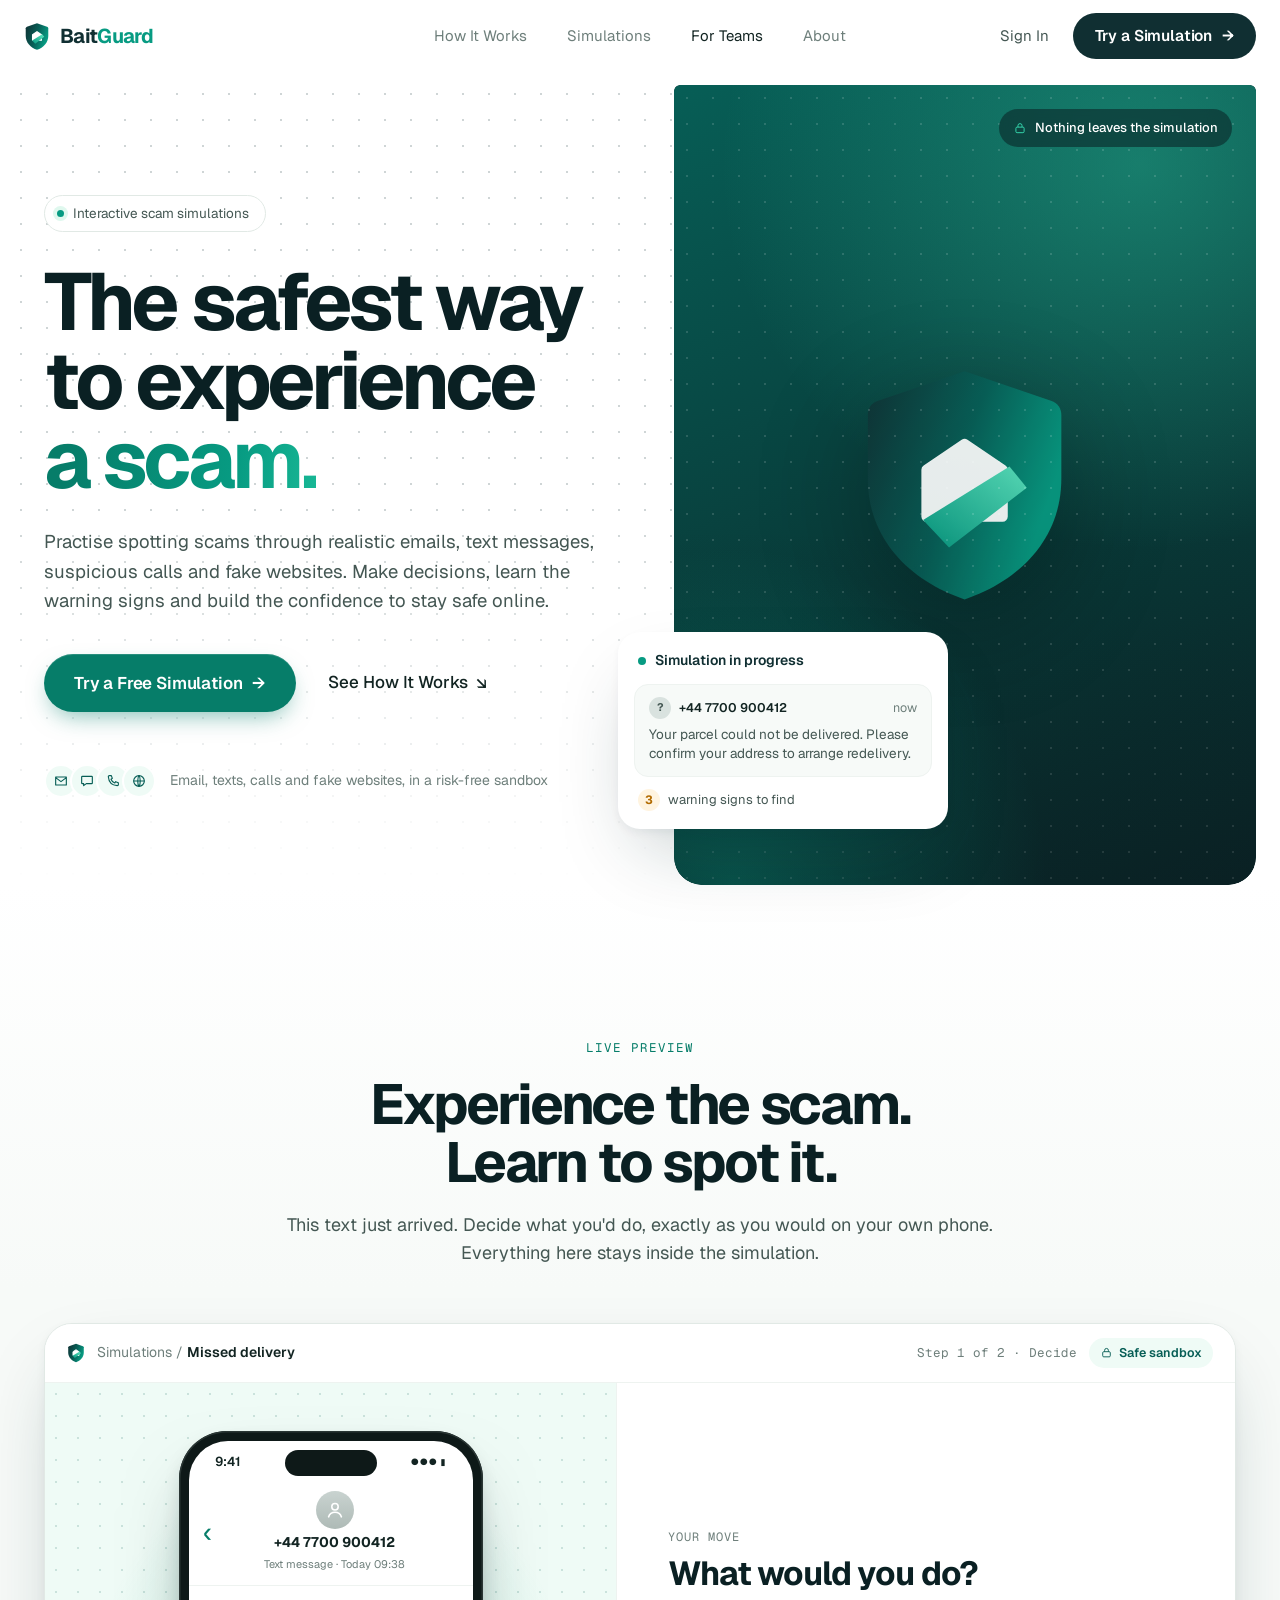
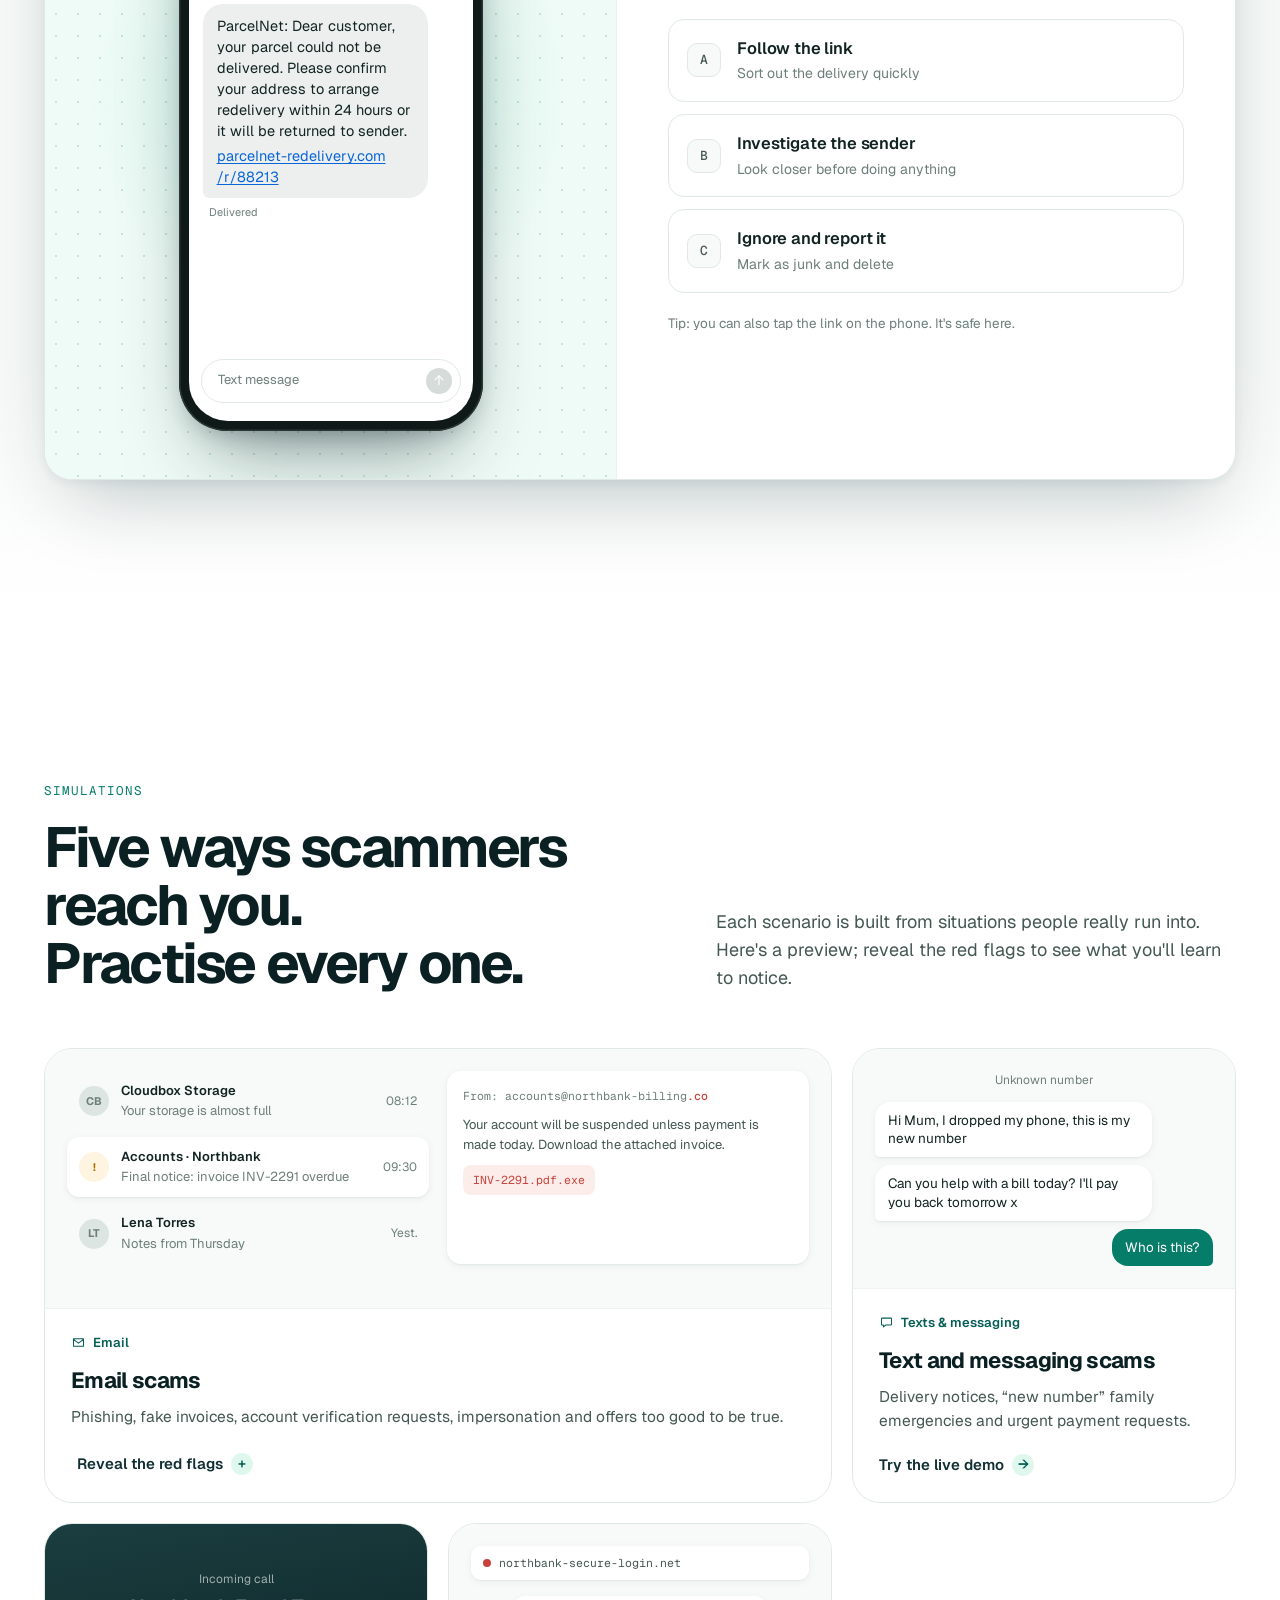
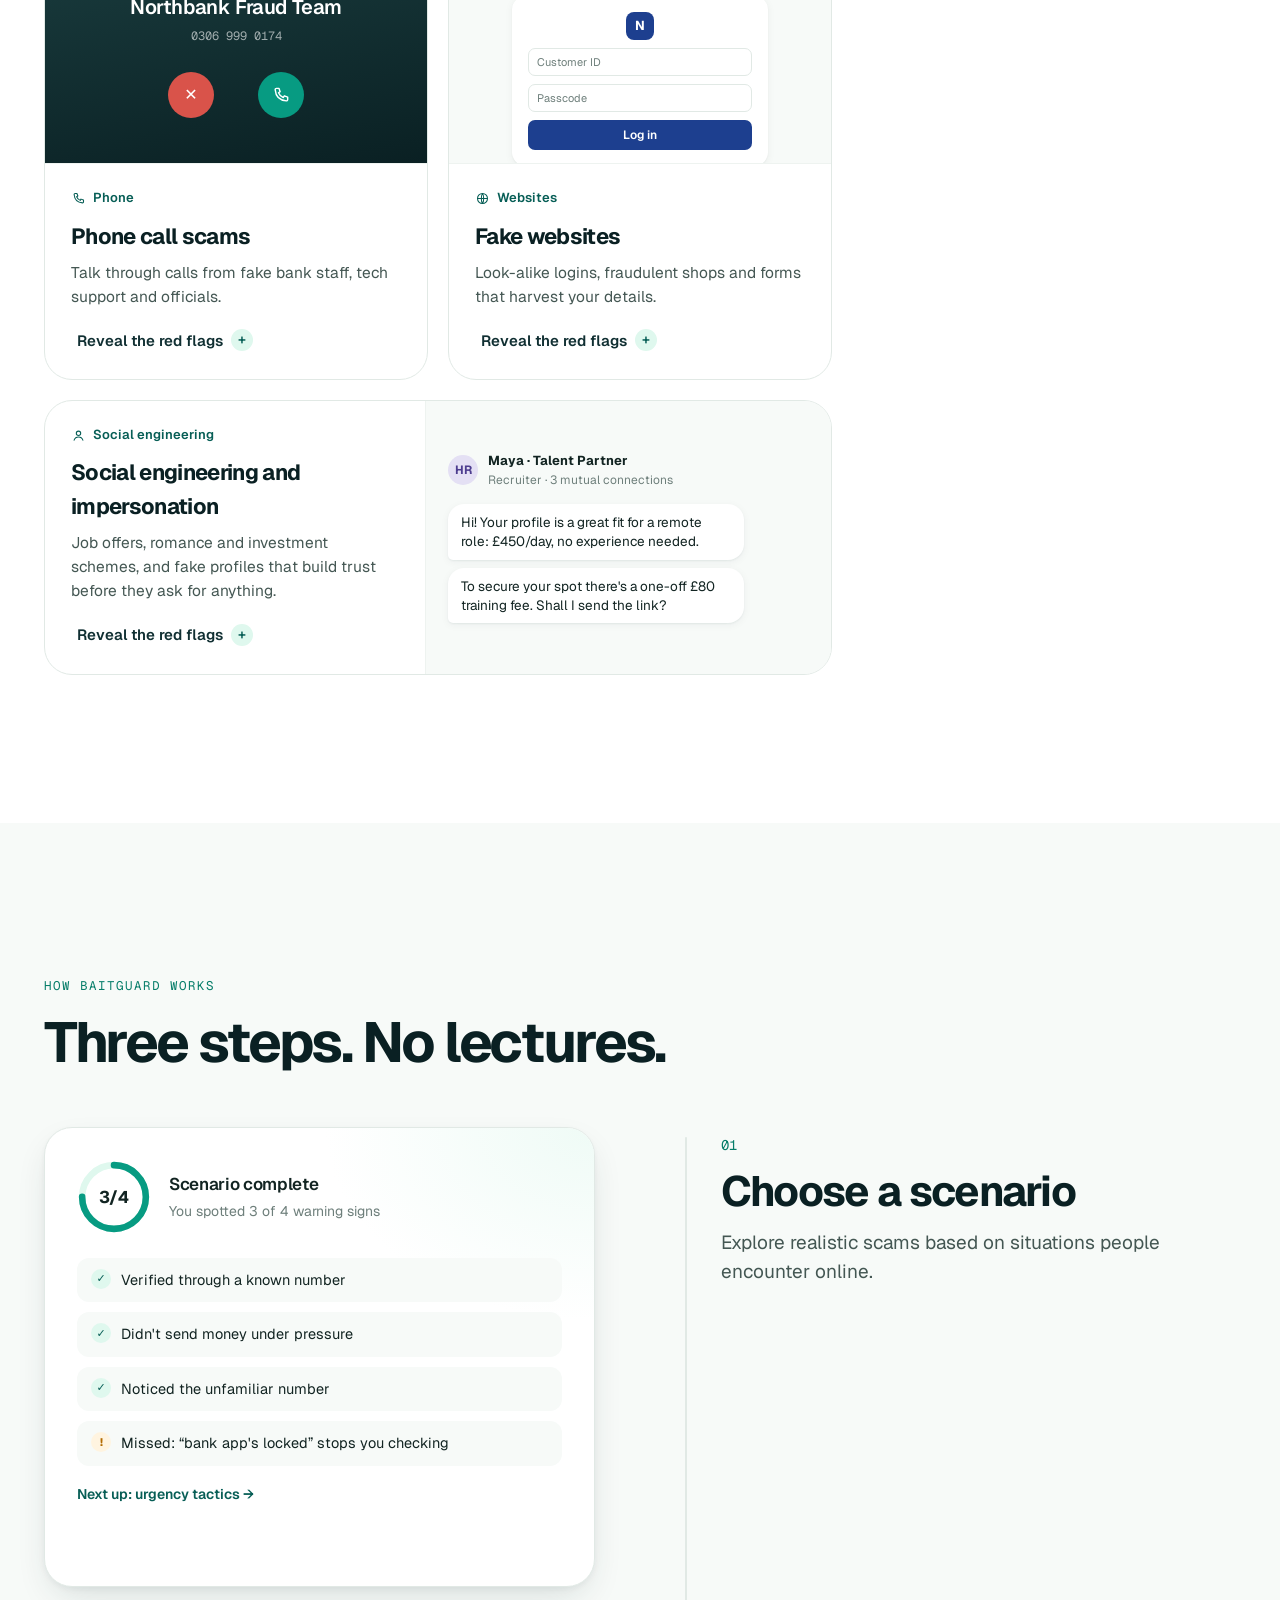
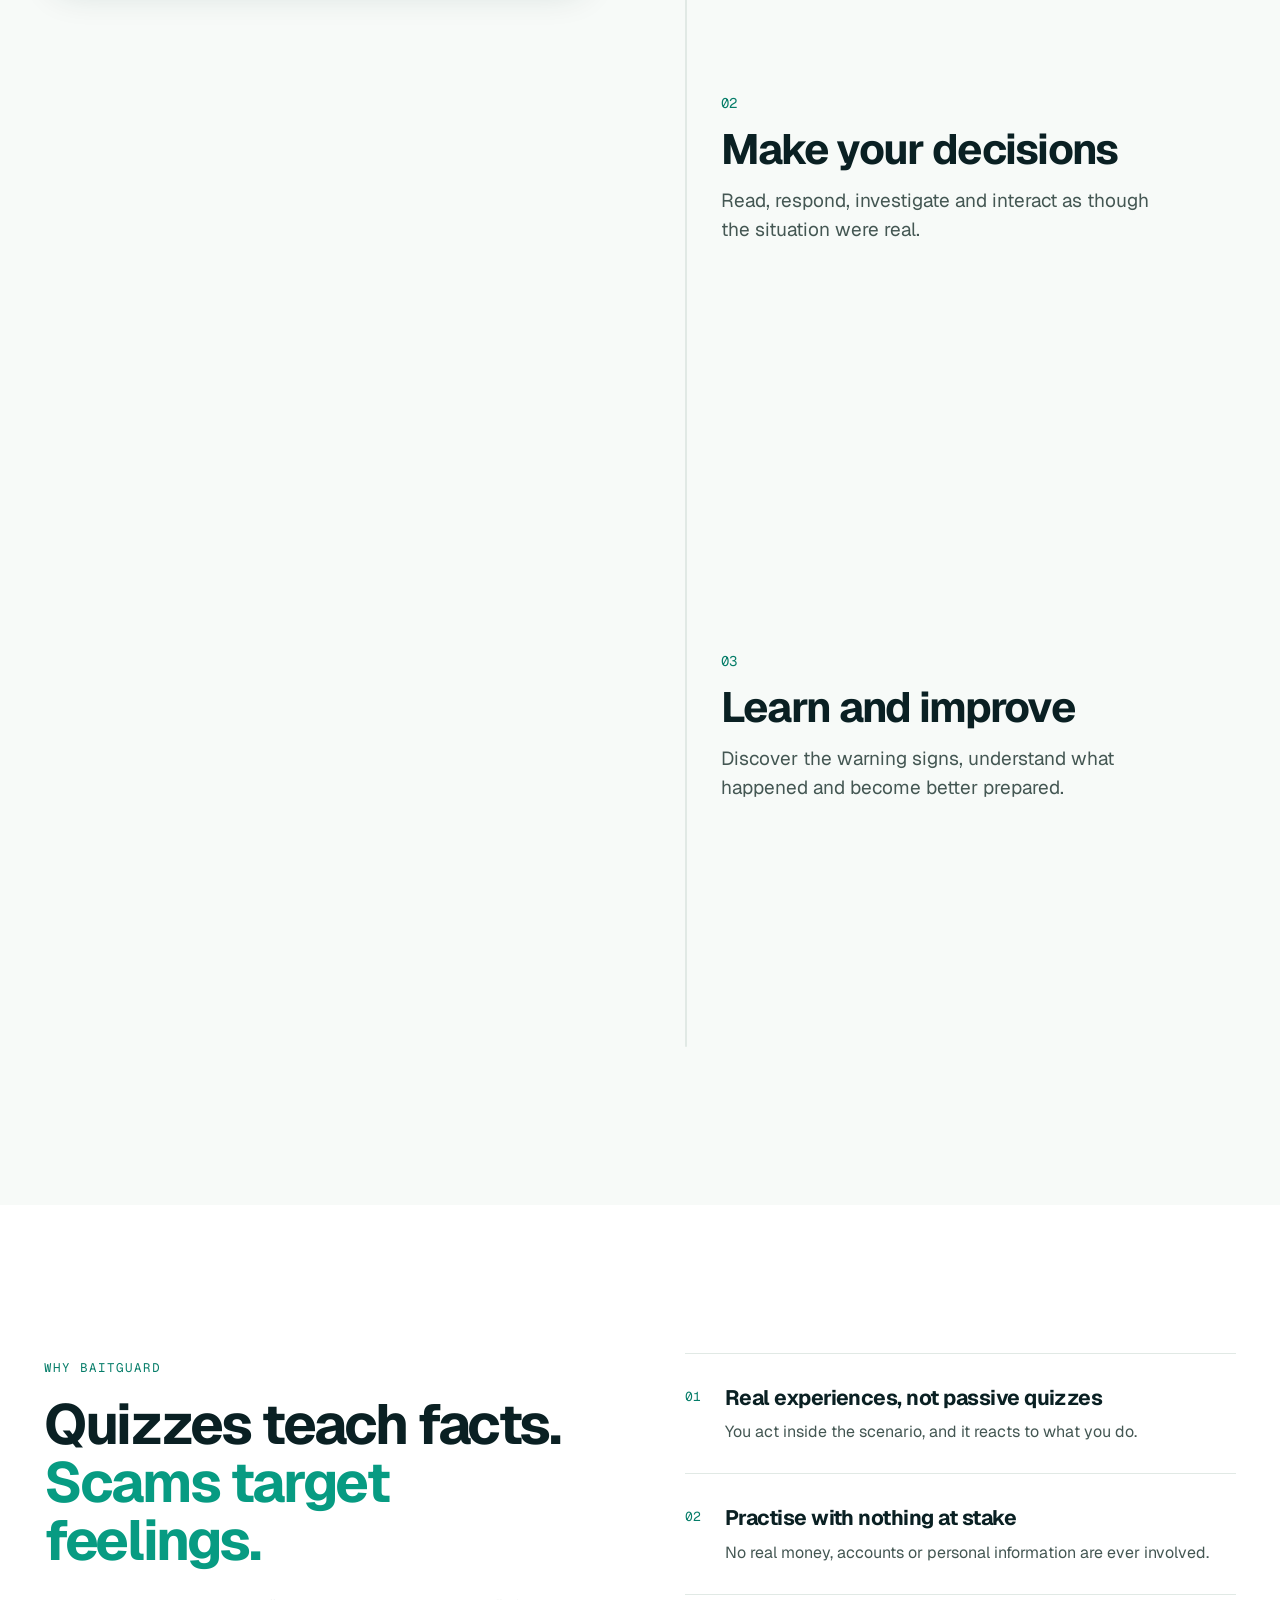
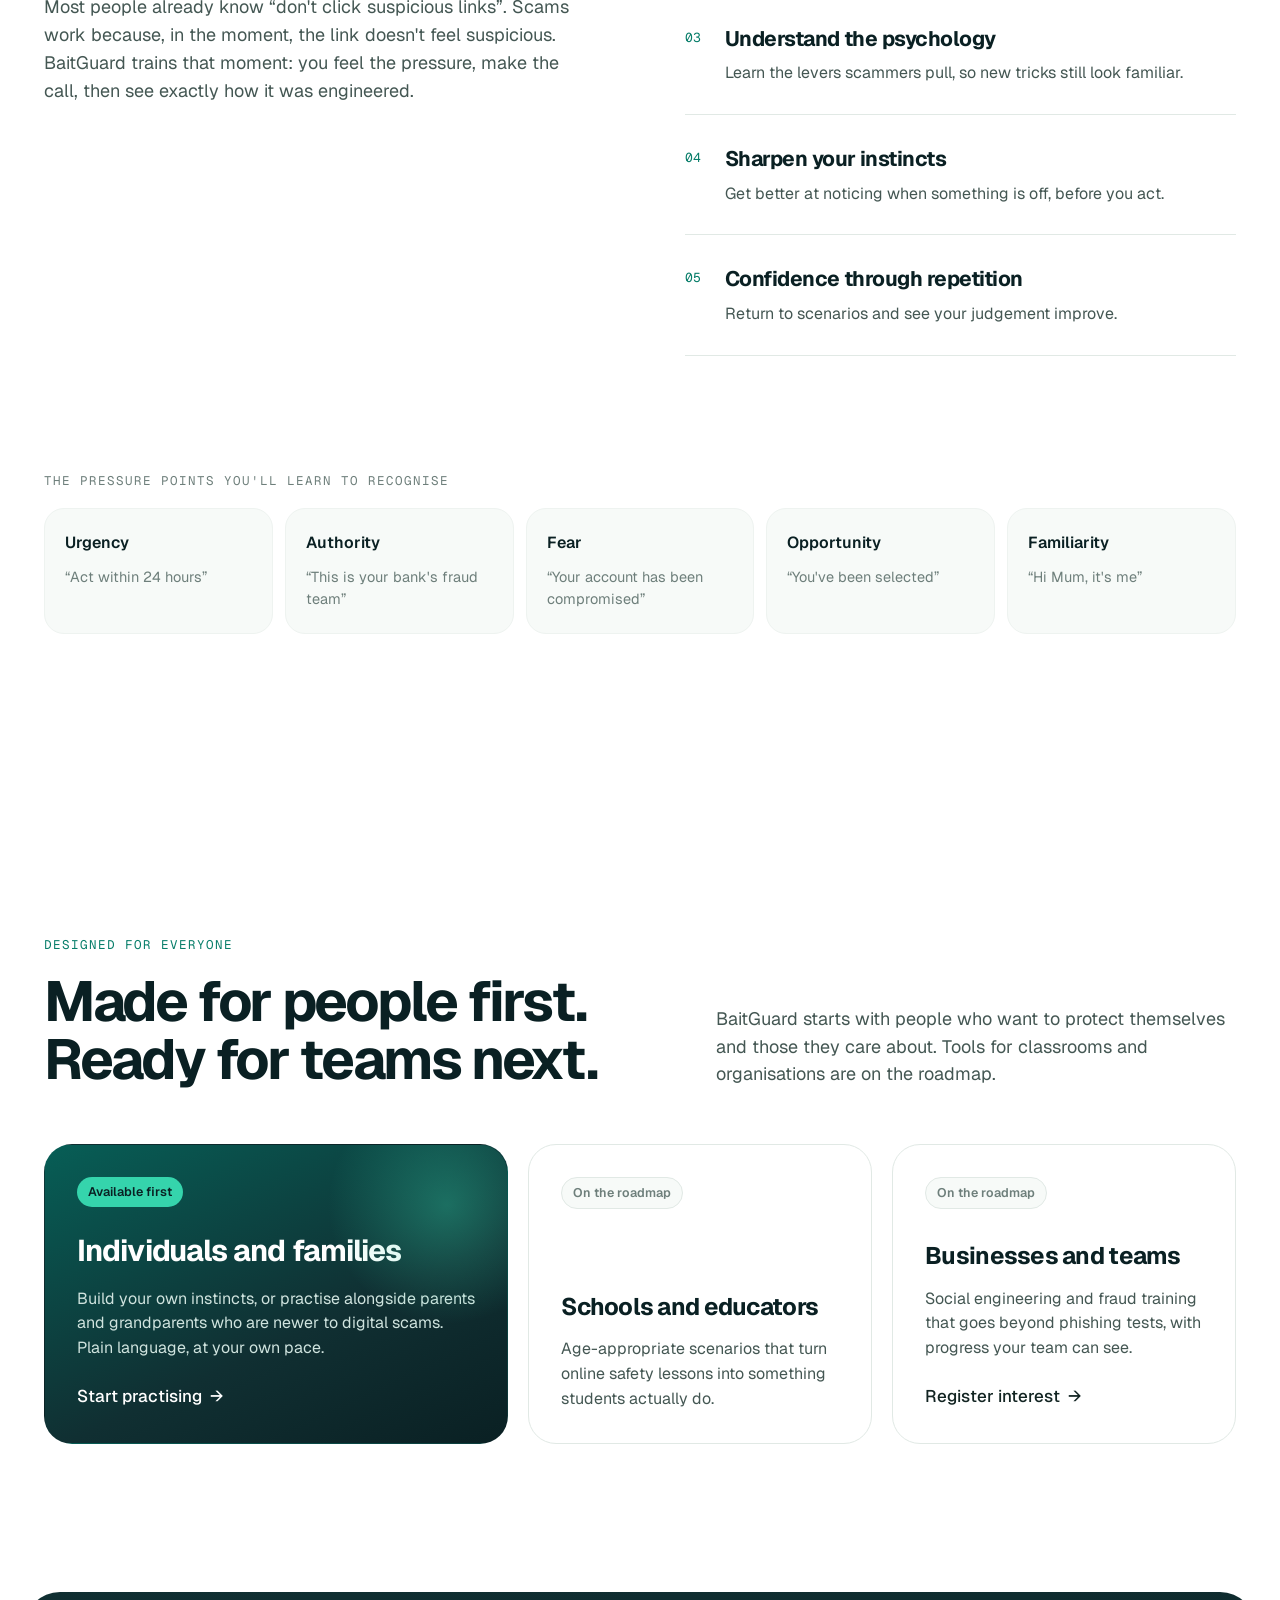
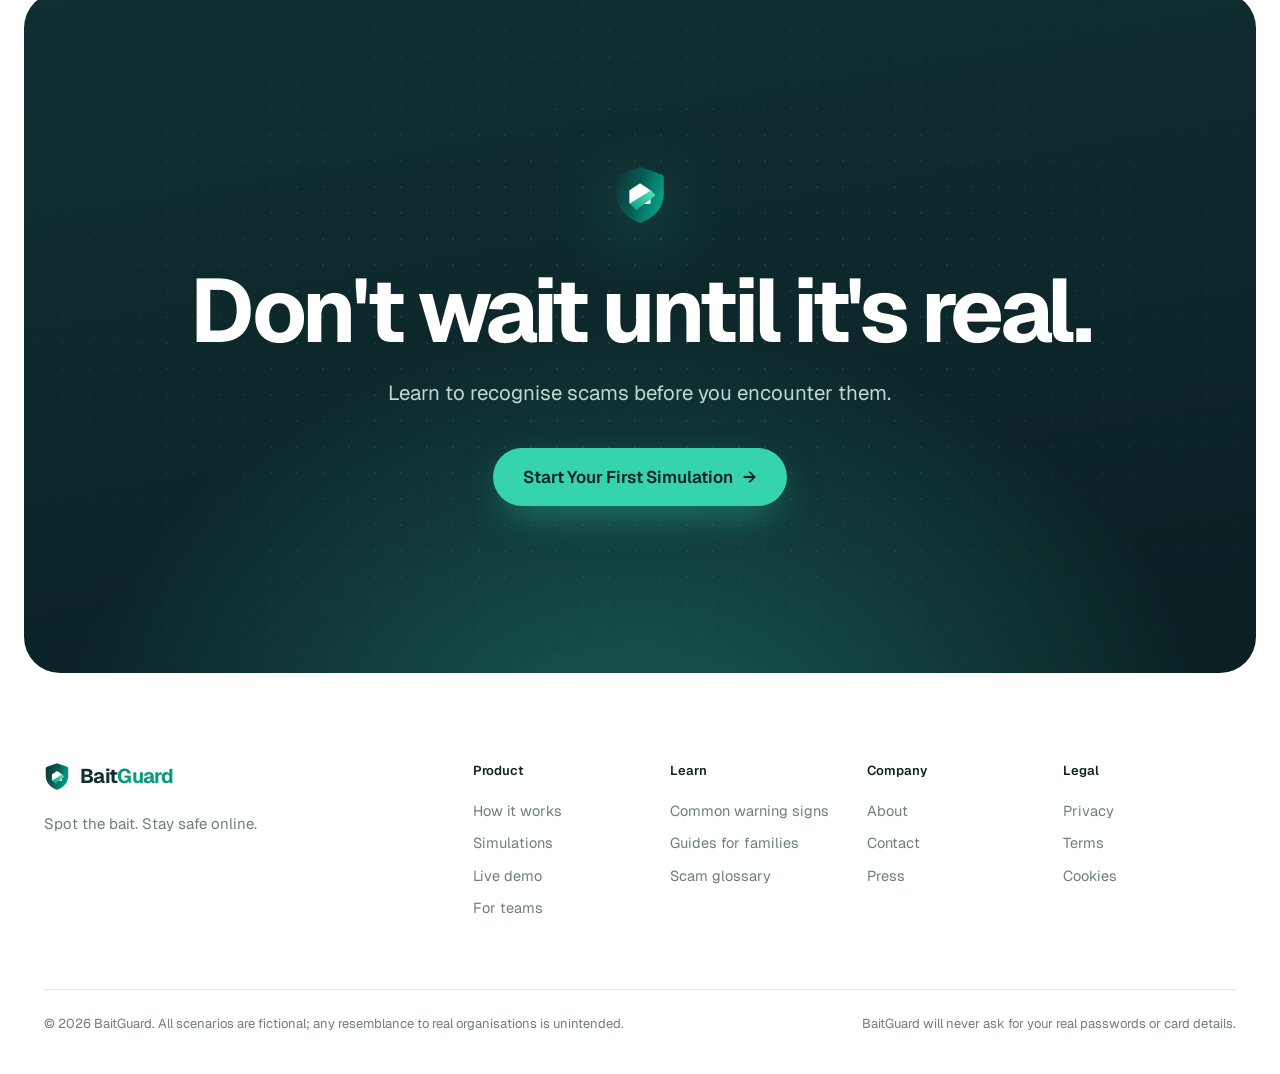
==== index.html @ e7d4c8d8 "BaitGuard landing page Co-Authored-By: Claude Opus 5.5 <noreply@anthropic.com>" ====
<!doctype html>
<html lang="en-GB">
<head>
  <meta charset="utf-8">
  <meta name="viewport" content="width=device-width, initial-scale=1">
  <title>BaitGuard — Spot the bait. Stay safe online.</title>
  <meta name="description" content="BaitGuard teaches you to recognise scams by letting you experience them safely: realistic emails, texts, calls and fake websites in a risk-free simulation.">
  <meta name="theme-color" content="#102F32">
  <meta property="og:title" content="BaitGuard — Experience the scam. Learn to spot it.">
  <meta property="og:description" content="Interactive scam simulations that build the instinct to stay safe online.">
  <meta property="og:image" content="assets/brand/baitguard-logo-full.png">
  <link rel="icon" href="assets/brand/favicon.svg" type="image/svg+xml">
  <link rel="preconnect" href="https://fonts.googleapis.com">
  <link rel="preconnect" href="https://fonts.gstatic.com" crossorigin>
  <link href="https://fonts.googleapis.com/css2?family=Geist:wght@400;500;600;700;800&family=Geist+Mono:wght@400;500&display=swap" rel="stylesheet">
  <link rel="stylesheet" href="styles.css">
  <script>document.documentElement.classList.add('js')</script>
</head>
<body>

<!-- Brand mark sprite -->
<svg width="0" height="0" style="position:absolute" aria-hidden="true">
  <defs>
    <linearGradient id="bg-shield" x1="0" y1="0" x2="1" y2="0.4">
      <stop offset="0" stop-color="#102F32"/><stop offset="0.55" stop-color="#075E56"/><stop offset="1" stop-color="#079B82"/>
    </linearGradient>
    <linearGradient id="bg-ribbon" x1="0" y1="1" x2="1" y2="0">
      <stop offset="0" stop-color="#079B82"/><stop offset="1" stop-color="#5EE6C0"/>
    </linearGradient>
    <symbol id="bg-mark" viewBox="0 0 64 72">
      <path d="M32 3 57 11.5c2 .7 3 2.2 3 4.2V34c0 17.5-12 29.5-28 35C16 63.5 4 51.5 4 34V15.7c0-2 1-3.5 3-4.2Z" fill="url(#bg-shield)"/>
      <path d="M21 31.5 32 24l11 7.5V45H21Z" fill="#fff" stroke="#fff" stroke-width="3" stroke-linejoin="round"/>
      <path d="M20 46 45 30.5l5 6.2L27.5 54Z" fill="url(#bg-ribbon)"/>
    </symbol>
    <symbol id="i-mail" viewBox="0 0 24 24"><path d="M4 6h16v12H4z M4 7l8 6 8-6" fill="none" stroke="currentColor" stroke-width="1.7" stroke-linejoin="round"/></symbol>
    <symbol id="i-chat" viewBox="0 0 24 24"><path d="M5 5h14a1 1 0 0 1 1 1v9a1 1 0 0 1-1 1h-8l-4 3v-3H5a1 1 0 0 1-1-1V6a1 1 0 0 1 1-1Z" fill="none" stroke="currentColor" stroke-width="1.7" stroke-linejoin="round"/></symbol>
    <symbol id="i-phone" viewBox="0 0 24 24"><path d="M6.5 4h3l1.5 4-2 1.3a10 10 0 0 0 5.7 5.7L16 13l4 1.5v3a1.5 1.5 0 0 1-1.6 1.5C10.6 18.4 5.6 13.4 5 5.6A1.5 1.5 0 0 1 6.5 4Z" fill="none" stroke="currentColor" stroke-width="1.7" stroke-linejoin="round"/></symbol>
    <symbol id="i-globe" viewBox="0 0 24 24"><circle cx="12" cy="12" r="8" fill="none" stroke="currentColor" stroke-width="1.7"/><path d="M4 12h16M12 4c2.5 2.6 2.5 13.4 0 16M12 4c-2.5 2.6-2.5 13.4 0 16" fill="none" stroke="currentColor" stroke-width="1.7"/></symbol>
    <symbol id="i-user" viewBox="0 0 24 24"><circle cx="12" cy="8.5" r="3.5" fill="none" stroke="currentColor" stroke-width="1.7"/><path d="M5 19.5c1.2-3.5 4-5 7-5s5.8 1.5 7 5" fill="none" stroke="currentColor" stroke-width="1.7" stroke-linecap="round"/></symbol>
    <symbol id="i-lock" viewBox="0 0 24 24"><rect x="5" y="10.5" width="14" height="9.5" rx="2" fill="none" stroke="currentColor" stroke-width="1.7"/><path d="M8.5 10.5V8a3.5 3.5 0 0 1 7 0v2.5" fill="none" stroke="currentColor" stroke-width="1.7"/></symbol>
  </defs>
</svg>

<a class="skip-link" href="#main">Skip to content</a>

<header class="site-header" data-header>
  <div class="container nav">
    <a class="brand" href="#top" aria-label="BaitGuard — back to top">
      <svg class="brand-mark" aria-hidden="true"><use href="#bg-mark"/></svg>
      <span class="brand-word">Bait<span>Guard</span></span>
    </a>
    <nav class="nav-links" aria-label="Primary">
      <a href="#how">How It Works</a>
      <a href="#simulations">Simulations</a>
      <a href="#teams">For Teams</a>
      <a href="#about">About</a>
    </nav>
    <div class="nav-actions">
      <button class="nav-signin" type="button" data-signin>Sign In</button>
      <a class="btn btn-dark" href="#demo">Try a Simulation <span class="arrow" aria-hidden="true">→</span></a>
    </div>
    <button class="nav-toggle" type="button" aria-expanded="false" aria-controls="mobile-menu" data-nav-toggle>
      <span class="sr-only">Open menu</span><span class="bar"></span><span class="bar"></span>
    </button>
  </div>
  <div class="mobile-menu" id="mobile-menu" data-mobile-menu hidden>
    <a href="#how">How It Works</a>
    <a href="#simulations">Simulations</a>
    <a href="#teams">For Teams</a>
    <a href="#about">About</a>
    <button type="button" data-signin>Sign In</button>
    <a class="btn btn-primary" href="#demo">Try a Simulation →</a>
  </div>
</header>

<main id="main">

  <!-- ============ HERO ============ -->
  <section class="hero" id="top">
    <div class="hero-copy">
      <span class="pill hero-in" style="--i:0"><span class="pill-dot"></span>Interactive scam simulations</span>
      <h1 class="hero-title">
        <span class="line"><span style="--i:1">The safest way</span></span>
        <span class="line"><span style="--i:2">to experience</span></span>
        <span class="line"><span style="--i:3" class="accent">a scam.</span></span>
      </h1>
      <p class="hero-sub hero-in" style="--i:5">Practise spotting scams through realistic emails, text messages, suspicious calls and fake websites. Make decisions, learn the warning signs and build the confidence to stay safe online.</p>
      <div class="hero-ctas hero-in" style="--i:6">
        <a class="btn btn-primary btn-lg" href="#demo">Try a Free Simulation <span class="arrow" aria-hidden="true">→</span></a>
        <a class="text-link" href="#how">See How It Works <span aria-hidden="true">↘</span></a>
      </div>
      <div class="hero-meta hero-in" style="--i:7">
        <div class="channel-stack" aria-hidden="true">
          <span><svg><use href="#i-mail"/></svg></span>
          <span><svg><use href="#i-chat"/></svg></span>
          <span><svg><use href="#i-phone"/></svg></span>
          <span><svg><use href="#i-globe"/></svg></span>
        </div>
        <p>Email, texts, calls and fake websites, in a risk-free sandbox</p>
      </div>
    </div>

    <div class="hero-visual">
      <div class="hero-photo" data-hero-rotator aria-hidden="true">
        <div class="hero-fallback">
          <svg class="hero-fallback-mark"><use href="#bg-mark"/></svg>
        </div>
      </div>

      <div class="float-card float-sms" aria-hidden="true">
        <div class="fs-status"><span class="live-dot"></span>Simulation in progress</div>
        <div class="fs-msg">
          <div class="fs-head"><span class="fs-avatar">?</span><span class="fs-from">+44 7700 900412</span><span class="fs-time">now</span></div>
          <p>Your parcel could not be delivered. Please confirm your address to arrange redelivery.</p>
        </div>
        <div class="fs-flags"><span class="flag-count">3</span> warning signs to find</div>
      </div>

      <div class="float-chip" aria-hidden="true"><svg><use href="#i-lock"/></svg> Nothing leaves the simulation</div>
      <div class="rotator-dots" data-rotator-dots aria-hidden="true"></div>
    </div>
  </section>

  <!-- ============ INTERACTIVE DEMO ============ -->
  <section class="section demo-section" id="demo">
    <div class="container">
      <div class="section-head center" data-reveal>
        <span class="eyebrow">Live preview</span>
        <h2>Experience the scam.<br>Learn to spot it.</h2>
        <p>This text just arrived. Decide what you'd do, exactly as you would on your own phone. Everything here stays inside the simulation.</p>
      </div>

      <div class="sim-window" data-sim-window data-reveal>
        <div class="sim-bar">
          <div class="sim-bar-left">
            <svg class="sim-bar-mark" aria-hidden="true"><use href="#bg-mark"/></svg>
            <span class="sim-crumb">Simulations <span aria-hidden="true">/</span> <strong>Missed delivery</strong></span>
          </div>
          <div class="sim-bar-right">
            <span class="sim-step" data-sim-step>Step 1 of 2 · Decide</span>
            <span class="safe-pill"><svg aria-hidden="true"><use href="#i-lock"/></svg> Safe sandbox</span>
          </div>
        </div>

        <div class="sim-body">
          <!-- Phone -->
          <div class="sim-stage">
            <div class="phone" data-phone>
              <div class="phone-screen">
                <div class="phone-status"><span>9:41</span><span class="phone-notch"></span><span class="phone-icons">●●● ▮</span></div>

                <!-- Screen: messages -->
                <div class="screen is-active" data-screen="messages">
                  <div class="msg-top">
                    <span class="msg-back" aria-hidden="true">‹</span>
                    <div class="msg-contact">
                      <span class="msg-avatar" aria-hidden="true"><svg><use href="#i-user"/></svg></span>
                      <span class="flag" data-flag="sender"><strong>+44 7700 900412</strong></span>
                      <small>Text message · Today 09:38</small>
                    </div>
                  </div>
                  <div class="msg-thread">
                    <div class="bubble in">
                      <span class="flag" data-flag="generic">ParcelNet: Dear customer,</span>
                      your parcel could not be delivered. Please confirm your address to arrange redelivery
                      <span class="flag" data-flag="urgency">within 24 hours or it will be returned to sender.</span>
                      <button type="button" class="bubble-link flag" data-flag="link" data-choice-trigger="follow">parceInet-redelivery.com<wbr>/r/88213</button>
                    </div>
                    <div class="bubble-meta">Delivered</div>
                  </div>
                  <div class="msg-input" aria-hidden="true"><span>Text message</span><span class="msg-send">↑</span></div>
                </div>

                <!-- Screen: fake site -->
                <div class="screen" data-screen="site">
                  <div class="browser-bar"><span class="url-warn">!</span><span class="url">parceInet-redelivery.com</span></div>
                  <div class="fake-site">
                    <div class="fake-brand"><span class="fake-logo">PN</span> ParcelNet</div>
                    <h4>Reschedule your delivery</h4>
                    <p>A redelivery fee of <strong>£1.45</strong> is required to release your parcel.</p>
                    <label>Full name<input type="text" value="" placeholder="Jane Smith" disabled></label>
                    <label>Card number<input type="text" placeholder="•••• •••• •••• ••••" disabled></label>
                    <div class="fake-row"><label>Expiry<input type="text" placeholder="MM/YY" disabled></label><label>CVV<input type="text" placeholder="•••" disabled></label></div>
                    <span class="fake-btn">Pay £1.45 &amp; reschedule</span>
                    <div class="sim-ribbon">Simulated page · inputs disabled</div>
                  </div>
                </div>

                <!-- Screen: investigate -->
                <div class="screen" data-screen="info">
                  <div class="msg-top"><span class="msg-back" aria-hidden="true">‹</span><div class="msg-contact"><strong>Sender details</strong></div></div>
                  <div class="info-list">
                    <div class="info-row"><span class="info-k">Number</span><span class="info-v">+44 7700 900412</span><span class="tag tag-warn">Not a business sender</span></div>
                    <div class="info-row"><span class="info-k">In contacts</span><span class="info-v">No</span></div>
                    <div class="info-row"><span class="info-k">Link domain</span><span class="info-v mono">parce<mark>I</mark>net-redelivery.com</span><span class="tag tag-warn">Capital “I”, not “l”</span></div>
                    <div class="info-row"><span class="info-k">Courier's real site</span><span class="info-v mono">parcelnet.example</span><span class="tag tag-ok">Type it yourself</span></div>
                  </div>
                  <div class="info-actions">
                    <span class="info-btn danger">Report junk</span><span class="info-btn">Block number</span>
                  </div>
                </div>

                <!-- Screen: reported -->
                <div class="screen" data-screen="report">
                  <div class="msg-top"><span class="msg-back" aria-hidden="true">‹</span><div class="msg-contact"><strong>Messages</strong></div></div>
                  <div class="report-done">
                    <span class="report-check" aria-hidden="true">✓</span>
                    <h4>Reported as junk</h4>
                    <p>The message was deleted and the sender blocked. The scammer learns nothing, not even that your number is active.</p>
                  </div>
                </div>
              </div>
            </div>
          </div>

          <!-- Decision panel -->
          <div class="sim-panel" aria-live="polite">
            <div class="decide" data-decide>
              <p class="panel-kicker">Your move</p>
              <h3>What would you do?</h3>
              <div class="choices" role="group" aria-label="Choose an action">
                <button class="choice" type="button" data-choice="follow">
                  <span class="choice-key">A</span>
                  <span class="choice-text"><strong>Follow the link</strong><small>Sort out the delivery quickly</small></span>
                </button>
                <button class="choice" type="button" data-choice="investigate">
                  <span class="choice-key">B</span>
                  <span class="choice-text"><strong>Investigate the sender</strong><small>Look closer before doing anything</small></span>
                </button>
                <button class="choice" type="button" data-choice="report">
                  <span class="choice-key">C</span>
                  <span class="choice-text"><strong>Ignore and report it</strong><small>Mark as junk and delete</small></span>
                </button>
              </div>
              <p class="panel-hint">Tip: you can also tap the link on the phone. It's safe here.</p>
            </div>

            <div class="feedback" data-feedback hidden>
              <span class="outcome" data-outcome></span>
              <h3 data-fb-title></h3>
              <p data-fb-body></p>
              <div class="fb-block">
                <p class="fb-label">Warning signs in this message</p>
                <ol class="flag-list" data-flag-list>
                  <li><button type="button" data-flag-target="sender"><span class="n">1</span><span><strong>Unknown mobile number.</strong> Couriers send from a named business sender, not a personal number.</span></button></li>
                  <li><button type="button" data-flag-target="generic"><span class="n">2</span><span><strong>“Dear customer”.</strong> No name, no order or tracking number.</span></button></li>
                  <li><button type="button" data-flag-target="urgency"><span class="n">3</span><span><strong>Manufactured urgency.</strong> A 24-hour deadline to stop you thinking.</span></button></li>
                  <li><button type="button" data-flag-target="link"><span class="n">4</span><span><strong>Look-alike link.</strong> “parce<b>I</b>net” uses a capital I in place of an l.</span></button></li>
                </ol>
              </div>
              <div class="fb-do"><p class="fb-label">What to do instead</p><p data-fb-do></p></div>
              <div class="fb-actions">
                <button class="btn btn-ghost" type="button" data-reset>Try another choice</button>
                <a class="text-link" href="#simulations">Explore all simulations <span aria-hidden="true">→</span></a>
              </div>
            </div>
          </div>
        </div>
      </div>
    </div>
  </section>

  <!-- ============ SIMULATIONS ============ -->
  <section class="section" id="simulations">
    <div class="container">
      <div class="section-head split" data-reveal>
        <div>
          <span class="eyebrow">Simulations</span>
          <h2>Five ways scammers reach you.<br>Practise every one.</h2>
        </div>
        <p>Each scenario is built from situations people really run into. Here's a preview; reveal the red flags to see what you'll learn to notice.</p>
      </div>

      <div class="sim-grid">
        <!-- Email -->
        <article class="sim-card span-2" data-reveal style="--d:0">
          <div class="sim-preview pv-email" aria-hidden="true">
            <div class="pv-mail-row"><span class="pv-av">CB</span><div><strong>Cloudbox Storage</strong><span>Your storage is almost full</span></div><time>08:12</time></div>
            <div class="pv-mail-row is-bait"><span class="pv-av warn">!</span><div><strong>Accounts · Northbank</strong><span>Final notice: invoice INV-2291 overdue</span></div><time>09:30</time></div>
            <div class="pv-mail-row"><span class="pv-av">LT</span><div><strong>Lena Torres</strong><span>Notes from Thursday</span></div><time>Yest.</time></div>
            <div class="pv-mail-open">
              <p class="pv-mail-from">From: accounts@northbank-billing<b>.co</b></p>
              <p>Your account will be suspended unless payment is made today. Download the attached invoice.</p>
              <span class="pv-attach">INV-2291.pdf.exe</span>
            </div>
          </div>
          <div class="sim-card-body">
            <span class="sim-tag"><svg><use href="#i-mail"/></svg> Email</span>
            <h3>Email scams</h3>
            <p>Phishing, fake invoices, account verification requests, impersonation and offers too good to be true.</p>
            <button class="card-action" type="button" data-reveal-flags aria-expanded="false">Reveal the red flags <span aria-hidden="true">+</span></button>
          </div>
          <div class="red-flags" role="region" aria-label="Email red flags">
            <ul><li>Sender domain isn't the company's real one</li><li>“Final notice” pressure with a same-day deadline</li><li>Attachment ends in <code>.exe</code>, not <code>.pdf</code></li></ul>
          </div>
        </article>

        <!-- SMS -->
        <article class="sim-card" data-reveal style="--d:1">
          <div class="sim-preview pv-chat" aria-hidden="true">
            <p class="pv-chat-name">Unknown number</p>
            <div class="pv-b in">Hi Mum, I dropped my phone, this is my new number</div>
            <div class="pv-b in">Can you help with a bill today? I'll pay you back tomorrow x</div>
            <div class="pv-b out">Who is this?</div>
          </div>
          <div class="sim-card-body">
            <span class="sim-tag"><svg><use href="#i-chat"/></svg> Texts &amp; messaging</span>
            <h3>Text and messaging scams</h3>
            <p>Delivery notices, “new number” family emergencies and urgent payment requests.</p>
            <a class="card-action" href="#demo">Try the live demo <span aria-hidden="true">→</span></a>
          </div>
        </article>

        <!-- Phone -->
        <article class="sim-card" data-reveal style="--d:2">
          <div class="sim-preview pv-call" aria-hidden="true">
            <p class="pv-call-label">Incoming call</p>
            <p class="pv-call-name">Northbank Fraud Team</p>
            <p class="pv-call-num">0306 999 0174</p>
            <div class="pv-call-btns"><span class="decline">✕</span><span class="accept"><svg><use href="#i-phone"/></svg></span></div>
          </div>
          <div class="sim-card-body">
            <span class="sim-tag"><svg><use href="#i-phone"/></svg> Phone</span>
            <h3>Phone call scams</h3>
            <p>Talk through calls from fake bank staff, tech support and officials.</p>
            <button class="card-action" type="button" data-reveal-flags aria-expanded="false">Reveal the red flags <span aria-hidden="true">+</span></button>
          </div>
          <div class="red-flags" role="region" aria-label="Phone call red flags">
            <ul><li>Caller ID can be faked to show any name</li><li>Your bank never asks you to move money to a “safe account”</li><li>Hang up and call the number on your card</li></ul>
          </div>
        </article>

        <!-- Fake site -->
        <article class="sim-card" data-reveal style="--d:3">
          <div class="sim-preview pv-site" aria-hidden="true">
            <div class="pv-url"><span class="pv-url-dot"></span>northbank-secure-login.net</div>
            <div class="pv-login">
              <span class="pv-login-logo">N</span>
              <span class="pv-field">Customer ID</span>
              <span class="pv-field">Passcode</span>
              <span class="pv-submit">Log in</span>
            </div>
          </div>
          <div class="sim-card-body">
            <span class="sim-tag"><svg><use href="#i-globe"/></svg> Websites</span>
            <h3>Fake websites</h3>
            <p>Look-alike logins, fraudulent shops and forms that harvest your details.</p>
            <button class="card-action" type="button" data-reveal-flags aria-expanded="false">Reveal the red flags <span aria-hidden="true">+</span></button>
          </div>
          <div class="red-flags" role="region" aria-label="Fake website red flags">
            <ul><li>Extra words like “secure-login” in the domain</li><li>You arrived from a link, not by typing the address</li><li>A padlock only means encrypted, not trustworthy</li></ul>
          </div>
        </article>

        <!-- Social engineering -->
        <article class="sim-card span-2 sim-card-row" data-reveal style="--d:4">
          <div class="sim-preview pv-dm" aria-hidden="true">
            <div class="pv-dm-head"><span class="pv-av alt">HR</span><div><strong>Maya · Talent Partner</strong><span>Recruiter · 3 mutual connections</span></div></div>
            <div class="pv-b in">Hi! Your profile is a great fit for a remote role: £450/day, no experience needed.</div>
            <div class="pv-b in">To secure your spot there's a one-off £80 training fee. Shall I send the link?</div>
          </div>
          <div class="sim-card-body">
            <span class="sim-tag"><svg><use href="#i-user"/></svg> Social engineering</span>
            <h3>Social engineering and impersonation</h3>
            <p>Job offers, romance and investment schemes, and fake profiles that build trust before they ask for anything.</p>
            <button class="card-action" type="button" data-reveal-flags aria-expanded="false">Reveal the red flags <span aria-hidden="true">+</span></button>
          </div>
          <div class="red-flags" role="region" aria-label="Social engineering red flags">
            <ul><li>Pay far above market for no experience</li><li>A real employer never charges you to start</li><li>“Mutual connections” are easy to fake</li></ul>
          </div>
        </article>
      </div>
    </div>
  </section>

  <!-- ============ HOW IT WORKS ============ -->
  <section class="section how-section" id="how">
    <div class="container">
      <div class="section-head" data-reveal>
        <span class="eyebrow">How BaitGuard works</span>
        <h2>Three steps. No lectures.</h2>
      </div>

      <div class="how" data-how>
        <div class="how-visual" aria-hidden="true">
          <div class="how-frame">
            <!-- Pane 1 -->
            <div class="how-pane is-active" data-pane="1">
              <p class="hp-title">Choose a scenario</p>
              <div class="hp-list">
                <div class="hp-item is-selected"><span class="hp-ic"><svg><use href="#i-chat"/></svg></span><div><strong>Missed delivery</strong><span>Text message · 3 min</span></div><span class="hp-lvl">●○○</span></div>
                <div class="hp-item"><span class="hp-ic"><svg><use href="#i-mail"/></svg></span><div><strong>Overdue invoice</strong><span>Email · 4 min</span></div><span class="hp-lvl">●●○</span></div>
                <div class="hp-item"><span class="hp-ic"><svg><use href="#i-phone"/></svg></span><div><strong>“Your bank” calling</strong><span>Phone call · 5 min</span></div><span class="hp-lvl">●●●</span></div>
                <div class="hp-item"><span class="hp-ic"><svg><use href="#i-user"/></svg></span><div><strong>Hi Mum, new number</strong><span>Messaging · 3 min</span></div><span class="hp-lvl">●●○</span></div>
              </div>
            </div>
            <!-- Pane 2 -->
            <div class="how-pane" data-pane="2">
              <p class="hp-title">Hi Mum, new number</p>
              <div class="hp-chat">
                <div class="pv-b in">Hi Mum, my phone broke. This is my new number</div>
                <div class="pv-b in">Can you transfer £640 for my rent today? Bank app's locked</div>
              </div>
              <p class="hp-q">How do you reply?</p>
              <div class="hp-replies"><span>Who is this?</span><span class="is-picked">Call her old number</span><span>Send the money</span></div>
            </div>
            <!-- Pane 3 -->
            <div class="how-pane" data-pane="3">
              <div class="hp-report">
                <div class="hp-ring"><svg viewBox="0 0 36 36"><circle cx="18" cy="18" r="15.5" class="track"/><circle cx="18" cy="18" r="15.5" class="fill"/></svg><span>3/4</span></div>
                <div><p class="hp-title">Scenario complete</p><span class="hp-sub">You spotted 3 of 4 warning signs</span></div>
              </div>
              <ul class="hp-checks">
                <li class="ok">Verified through a known number</li>
                <li class="ok">Didn't send money under pressure</li>
                <li class="ok">Noticed the unfamiliar number</li>
                <li class="miss">Missed: “bank app's locked” stops you checking</li>
              </ul>
              <span class="hp-next">Next up: urgency tactics →</span>
            </div>
          </div>
        </div>

        <ol class="how-steps">
          <li class="how-step is-active" data-step="1">
            <span class="how-num">01</span>
            <h3>Choose a scenario</h3>
            <p>Explore realistic scams based on situations people encounter online.</p>
            <div class="how-mobile-visual" data-mobile-pane="1"></div>
          </li>
          <li class="how-step" data-step="2">
            <span class="how-num">02</span>
            <h3>Make your decisions</h3>
            <p>Read, respond, investigate and interact as though the situation were real.</p>
            <div class="how-mobile-visual" data-mobile-pane="2"></div>
          </li>
          <li class="how-step" data-step="3">
            <span class="how-num">03</span>
            <h3>Learn and improve</h3>
            <p>Discover the warning signs, understand what happened and become better prepared.</p>
            <div class="how-mobile-visual" data-mobile-pane="3"></div>
          </li>
        </ol>
      </div>
    </div>
  </section>

  <!-- ============ WHY ============ -->
  <section class="section why-section" id="about">
    <div class="container">
      <div class="why">
        <div class="why-lead" data-reveal>
          <span class="eyebrow">Why BaitGuard</span>
          <h2>Quizzes teach facts.<br><span class="muted">Scams target feelings.</span></h2>
          <p>Most people already know “don't click suspicious links”. Scams work because, in the moment, the link doesn't feel suspicious. BaitGuard trains that moment: you feel the pressure, make the call, then see exactly how it was engineered.</p>
        </div>
        <ul class="why-list">
          <li data-reveal style="--d:0"><span class="why-n">01</span><div><h3>Real experiences, not passive quizzes</h3><p>You act inside the scenario, and it reacts to what you do.</p></div></li>
          <li data-reveal style="--d:1"><span class="why-n">02</span><div><h3>Practise with nothing at stake</h3><p>No real money, accounts or personal information are ever involved.</p></div></li>
          <li data-reveal style="--d:2"><span class="why-n">03</span><div><h3>Understand the psychology</h3><p>Learn the levers scammers pull, so new tricks still look familiar.</p></div></li>
          <li data-reveal style="--d:3"><span class="why-n">04</span><div><h3>Sharpen your instincts</h3><p>Get better at noticing when something is off, before you act.</p></div></li>
          <li data-reveal style="--d:4"><span class="why-n">05</span><div><h3>Confidence through repetition</h3><p>Return to scenarios and see your judgement improve.</p></div></li>
        </ul>
      </div>

      <div class="tactics">
        <p class="tactics-label" data-reveal>The pressure points you'll learn to recognise</p>
        <div class="tactic-row">
          <div class="tactic" data-reveal style="--d:0"><span>Urgency</span><q>Act within 24 hours</q></div>
          <div class="tactic" data-reveal style="--d:1"><span>Authority</span><q>This is your bank's fraud team</q></div>
          <div class="tactic" data-reveal style="--d:2"><span>Fear</span><q>Your account has been compromised</q></div>
          <div class="tactic" data-reveal style="--d:3"><span>Opportunity</span><q>You've been selected</q></div>
          <div class="tactic" data-reveal style="--d:4"><span>Familiarity</span><q>Hi Mum, it's me</q></div>
        </div>
      </div>
    </div>
  </section>

  <!-- ============ AUDIENCES ============ -->
  <section class="section" id="teams">
    <div class="container">
      <div class="section-head split" data-reveal>
        <div>
          <span class="eyebrow">Designed for everyone</span>
          <h2>Made for people first.<br>Ready for teams next.</h2>
        </div>
        <p>BaitGuard starts with people who want to protect themselves and those they care about. Tools for classrooms and organisations are on the roadmap.</p>
      </div>
      <div class="aud-grid">
        <article class="aud-card aud-main" data-reveal style="--d:0">
          <span class="aud-status">Available first</span>
          <h3>Individuals and families</h3>
          <p>Build your own instincts, or practise alongside parents and grandparents who are newer to digital scams. Plain language, at your own pace.</p>
          <a class="text-link light" href="#demo">Start practising <span aria-hidden="true">→</span></a>
        </article>
        <article class="aud-card" data-reveal style="--d:1">
          <span class="aud-status muted">On the roadmap</span>
          <h3>Schools and educators</h3>
          <p>Age-appropriate scenarios that turn online safety lessons into something students actually do.</p>
        </article>
        <article class="aud-card" data-reveal style="--d:2">
          <span class="aud-status muted">On the roadmap</span>
          <h3>Businesses and teams</h3>
          <p>Social engineering and fraud training that goes beyond phishing tests, with progress your team can see.</p>
          <a class="text-link" href="#contact">Register interest <span aria-hidden="true">→</span></a>
        </article>
      </div>
    </div>
  </section>

  <!-- ============ FINAL CTA ============ -->
  <section class="final-cta" data-final>
    <div class="final-inner container">
      <svg class="final-mark" aria-hidden="true"><use href="#bg-mark"/></svg>
      <h2 data-reveal>Don't wait until it's real.</h2>
      <p data-reveal style="--d:1">Learn to recognise scams before you encounter them.</p>
      <div data-reveal style="--d:2"><a class="btn btn-mint btn-lg" href="#demo">Start Your First Simulation <span class="arrow" aria-hidden="true">→</span></a></div>
    </div>
  </section>
</main>

<footer class="site-footer" id="contact">
  <div class="container">
    <div class="footer-top">
      <div class="footer-brand">
        <a class="brand" href="#top"><svg class="brand-mark" aria-hidden="true"><use href="#bg-mark"/></svg><span class="brand-word">Bait<span>Guard</span></span></a>
        <p>Spot the bait. Stay safe online.</p>
      </div>
      <div class="footer-cols">
        <div><h4>Product</h4><a href="#how">How it works</a><a href="#simulations">Simulations</a><a href="#demo">Live demo</a><a href="#teams">For teams</a></div>
        <div><h4>Learn</h4><a href="#about">Common warning signs</a><a href="#" data-soon>Guides for families</a><a href="#" data-soon>Scam glossary</a></div>
        <div><h4>Company</h4><a href="#about">About</a><a href="#" data-soon>Contact</a><a href="#" data-soon>Press</a></div>
        <div><h4>Legal</h4><a href="#" data-soon>Privacy</a><a href="#" data-soon>Terms</a><a href="#" data-soon>Cookies</a></div>
      </div>
    </div>
    <div class="footer-bottom">
      <p>© 2026 BaitGuard. All scenarios are fictional; any resemblance to real organisations is unintended.</p>
      <p>BaitGuard will never ask for your real passwords or card details.</p>
    </div>
  </div>
</footer>

<div class="toast" role="status" aria-live="polite" data-toast></div>

<script src="main.js" defer></script>
</body>
</html>
---- styles.css ----
/* ==========================================================================
   BaitGuard — landing page
   ========================================================================== */

:root {
  --forest-950: #0A2023;
  --forest: #102F32;
  --teal-800: #075E56;
  --emerald-700: #067D69;
  --emerald: #079B82;
  --mint: #35D4AC;
  --mint-200: #BDEFD9;
  --mint-100: #DFF8EE;
  --mint-50: #EFFBF6;
  --paper: #F7FAF8;
  --ink: #122422;
  --ink-2: #445753;
  --ink-3: #6E7F7B;
  --line: #E1E9E5;
  --line-2: #EEF3F0;
  --danger: #C8423A;
  --danger-50: #FCEDEB;
  --warn: #B26B00;
  --warn-50: #FFF4E0;

  --font: "Geist", ui-sans-serif, system-ui, -apple-system, "Segoe UI", Roboto, sans-serif;
  --mono: "Geist Mono", ui-monospace, "SF Mono", Menlo, Consolas, monospace;

  --radius: 20px;
  --radius-lg: 28px;
  --ease: cubic-bezier(.2, .7, .1, 1);
  --shadow-sm: 0 1px 2px rgba(16, 47, 50, .06), 0 2px 8px rgba(16, 47, 50, .05);
  --shadow-md: 0 2px 6px rgba(16, 47, 50, .05), 0 14px 36px -10px rgba(16, 47, 50, .16);
  --shadow-lg: 0 4px 10px rgba(16, 47, 50, .05), 0 34px 80px -24px rgba(16, 47, 50, .28);
  --header-h: 72px;
}

*, *::before, *::after { box-sizing: border-box; }
html { scroll-behavior: smooth; scroll-padding-top: calc(var(--header-h) + 12px); }
body {
  margin: 0;
  font-family: var(--font);
  font-size: 17px;
  line-height: 1.55;
  color: var(--ink);
  background: #fff;
  -webkit-font-smoothing: antialiased;
  text-rendering: optimizeLegibility;
}
main { overflow-x: clip; }
img, svg { display: block; }
a { color: inherit; text-decoration: none; }
button { font: inherit; color: inherit; cursor: pointer; }
h1, h2, h3, h4, p { margin: 0; }
:focus-visible { outline: 2px solid var(--emerald); outline-offset: 3px; border-radius: 8px; }

.sr-only { position: absolute; width: 1px; height: 1px; overflow: hidden; clip: rect(0 0 0 0); white-space: nowrap; }
.skip-link {
  position: absolute; left: 16px; top: -60px; z-index: 100;
  background: var(--forest); color: #fff; padding: 10px 16px; border-radius: 10px;
}
.skip-link:focus { top: 12px; }

.container { width: 100%; max-width: 1240px; margin: 0 auto; padding: 0 24px; }

/* ---------- Buttons & links ---------- */
.btn {
  display: inline-flex; align-items: center; gap: 10px;
  height: 46px; padding: 0 22px;
  border-radius: 999px; border: 0;
  font-weight: 600; font-size: 15.5px; letter-spacing: -.01em;
  white-space: nowrap;
  transition: transform .25s var(--ease), box-shadow .25s var(--ease), background-color .2s;
}
.btn .arrow { transition: transform .25s var(--ease); }
.btn:hover .arrow { transform: translateX(3px); }
.btn:active { transform: translateY(1px) scale(.99); }
.btn-lg { height: 58px; padding: 0 30px; font-size: 17px; }
.btn-dark { background: var(--forest); color: #fff; }
.btn-dark:hover { background: var(--forest-950); }
.btn-primary {
  background: var(--emerald-700); color: #fff;
  box-shadow: 0 10px 24px -8px rgba(6, 125, 105, .55), inset 0 1px 0 rgba(255, 255, 255, .14);
}
.btn-primary:hover { background: var(--teal-800); box-shadow: 0 14px 30px -10px rgba(6, 125, 105, .6); transform: translateY(-1px); }
.btn-mint { background: var(--mint); color: var(--forest-950); box-shadow: 0 14px 40px -12px rgba(53, 212, 172, .55); }
.btn-mint:hover { background: #5EE6C0; transform: translateY(-1px); }
.btn-ghost { background: #fff; color: var(--ink); border: 1px solid var(--line); height: 42px; padding: 0 18px; font-size: 14.5px; }
.btn-ghost:hover { border-color: var(--ink-3); }

.text-link {
  display: inline-flex; align-items: center; gap: 8px;
  font-weight: 500; color: var(--ink);
  background: linear-gradient(currentColor, currentColor) 0 100% / 0 1px no-repeat;
  transition: background-size .35s var(--ease);
  padding-bottom: 2px;
}
.text-link:hover { background-size: 100% 1px; }
.text-link.light { color: #fff; }

/* ---------- Header ---------- */
.site-header {
  position: sticky; top: 0; z-index: 50;
  background: rgba(255, 255, 255, .86);
  backdrop-filter: saturate(160%) blur(12px);
  -webkit-backdrop-filter: saturate(160%) blur(12px);
  border-bottom: 1px solid transparent;
  transition: border-color .3s, box-shadow .3s;
}
.site-header.is-scrolled { border-bottom-color: var(--line); }
.nav { height: var(--header-h); display: flex; align-items: center; justify-content: space-between; gap: 24px; max-width: 1440px; }
.brand { display: inline-flex; align-items: center; gap: 10px; }
.brand-mark { width: 26px; height: 29px; }
.brand-word { font-weight: 700; font-size: 20px; letter-spacing: -.035em; color: var(--forest); }
.brand-word span { color: var(--emerald); }
.nav-links { display: flex; gap: 40px; position: absolute; left: 50%; transform: translateX(-50%); }
.nav-links a { font-size: 15px; color: var(--ink-3); transition: color .2s; }
.nav-links a:hover, .nav-links a.is-current { color: var(--ink); }
.nav-actions { display: flex; align-items: center; gap: 22px; }
.nav-signin { background: none; border: 0; font-size: 15px; color: var(--ink-2); padding: 6px 2px; }
.nav-signin:hover { color: var(--ink); }
.nav-toggle { display: none; width: 44px; height: 44px; border: 1px solid var(--line); border-radius: 12px; background: #fff; position: relative; }
.nav-toggle .bar { position: absolute; left: 13px; right: 13px; height: 1.6px; background: var(--ink); border-radius: 2px; transition: transform .3s var(--ease); }
.nav-toggle .bar:nth-of-type(1) { top: 17px; }
.nav-toggle .bar:nth-of-type(2) { top: 25px; }
.nav-toggle[aria-expanded="true"] .bar:nth-of-type(1) { transform: translateY(4px) rotate(45deg); }
.nav-toggle[aria-expanded="true"] .bar:nth-of-type(2) { transform: translateY(-4px) rotate(-45deg); }
.mobile-menu {
  display: grid; gap: 4px; padding: 8px 16px 20px;
  border-bottom: 1px solid var(--line); background: #fff;
}
.mobile-menu[hidden] { display: none; }
.mobile-menu a, .mobile-menu button { padding: 12px 4px; font-size: 17px; text-align: left; background: none; border: 0; border-bottom: 1px solid var(--line-2); }
.mobile-menu .btn { justify-content: center; margin-top: 12px; border: 0; color: #fff; }

/* ---------- Hero ---------- */
.hero {
  position: relative;
  display: grid;
  grid-template-columns: minmax(0, 1fr) minmax(0, 1fr);
  gap: 48px;
  max-width: 1520px; margin: 0 auto;
  padding: 0 24px 0 max(24px, calc((min(100vw, 1520px) - 1240px) / 2 + 24px));
}
.hero::before {
  content: ""; position: absolute; inset: 0 45% 0 0; z-index: -1;
  background-image: radial-gradient(rgba(16, 47, 50, .2) 1px, transparent 1.3px);
  background-size: 26px 26px;
  background-position: 8px 8px;
  -webkit-mask-image: linear-gradient(180deg, #000 55%, transparent);
          mask-image: linear-gradient(180deg, #000 55%, transparent);
}
.hero-copy { padding: clamp(64px, 11vh, 120px) 0 64px; align-self: center; }
.pill {
  display: inline-flex; align-items: center; gap: 9px;
  padding: 7px 16px 7px 12px;
  border: 1px solid var(--line); border-radius: 999px; background: #fff;
  font-size: 13.5px; color: var(--ink-2);
}
.pill-dot { width: 7px; height: 7px; border-radius: 50%; background: var(--emerald); box-shadow: 0 0 0 4px var(--mint-100); }
.hero-title {
  margin: 30px 0 28px;
  font-size: clamp(46px, 6.3vw, 92px);
  line-height: .98; letter-spacing: -.048em; font-weight: 700;
  color: var(--forest-950);
}
.hero-title .line { display: block; overflow: hidden; padding: 0 .04em .1em 0; margin-bottom: -.1em; }
.hero-title .line > span { display: inline-block; }
.hero-title .accent {
  background: linear-gradient(100deg, var(--emerald-700) 10%, var(--emerald) 70%, #18B795);
  -webkit-background-clip: text; background-clip: text; color: transparent;
}
.hero-sub { max-width: 30em; font-size: 18.5px; line-height: 1.6; color: var(--ink-2); }
.hero-ctas { display: flex; align-items: center; flex-wrap: wrap; gap: 18px 32px; margin-top: 38px; }
.hero-meta { display: flex; align-items: center; gap: 14px; margin-top: 52px; }
.hero-meta p { font-size: 14px; color: var(--ink-3); }
.channel-stack { display: flex; }
.channel-stack span {
  width: 34px; height: 34px; border-radius: 50%;
  display: grid; place-items: center;
  background: var(--mint-50); color: var(--teal-800);
  border: 2px solid #fff; margin-left: -8px;
}
.channel-stack span:first-child { margin-left: 0; }
.channel-stack svg { width: 16px; height: 16px; }

.hero-visual { position: relative; padding-top: 12px; }
.hero-photo {
  position: relative; overflow: hidden;
  height: clamp(560px, calc(100svh - var(--header-h) - 28px), 860px);
  border-radius: 0 0 var(--radius-lg) var(--radius-lg);
  border-top-left-radius: 6px; border-top-right-radius: 6px;
  background: var(--forest);
}
.hero-photo img {
  position: absolute; inset: 0; width: 100%; height: 100%;
  object-fit: cover; object-position: 50% 25%;
  opacity: 0; transform: scale(1.06);
  transition: opacity 1.4s var(--ease), transform 7s linear;
  will-change: opacity, transform;
}
.hero-photo img.is-active { opacity: 1; transform: scale(1); }
.hero-fallback {
  position: absolute; inset: 0;
  background:
    radial-gradient(120% 80% at 80% 10%, rgba(53, 212, 172, .35), transparent 60%),
    radial-gradient(90% 70% at 10% 100%, rgba(7, 155, 130, .5), transparent 60%),
    linear-gradient(160deg, var(--teal-800), var(--forest-950));
  display: grid; place-items: center;
  transition: opacity 1s;
}
.hero-fallback::after {
  content: ""; position: absolute; inset: 0;
  background-image: radial-gradient(rgba(255, 255, 255, .14) 1px, transparent 1.3px);
  background-size: 26px 26px;
}
.hero-fallback-mark { width: 38%; height: auto; aspect-ratio: 64 / 72; opacity: .9; filter: drop-shadow(0 30px 60px rgba(0, 0, 0, .35)); }
.hero-photo.has-images .hero-fallback { opacity: 0; }
.hero-photo::after { /* soft vignette so the cards always read */
  content: ""; position: absolute; inset: 0; pointer-events: none;
  background: linear-gradient(180deg, transparent 55%, rgba(10, 32, 35, .28));
}

.float-card {
  position: absolute; left: -56px; bottom: 56px;
  width: 330px; padding: 16px;
  background: #fff; border-radius: 22px;
  box-shadow: var(--shadow-lg);
}
.fs-status { display: flex; align-items: center; gap: 9px; font-size: 14px; font-weight: 600; color: var(--forest); margin: 2px 4px 12px; }
.live-dot { width: 8px; height: 8px; border-radius: 50%; background: var(--emerald); position: relative; }
.live-dot::after { content: ""; position: absolute; inset: -4px; border-radius: 50%; border: 2px solid var(--emerald); opacity: 0; animation: ping 2.4s var(--ease) infinite; }
.fs-msg { background: var(--paper); border: 1px solid var(--line-2); border-radius: 14px; padding: 12px 14px; }
.fs-head { display: flex; align-items: center; gap: 8px; margin-bottom: 6px; font-size: 12.5px; }
.fs-avatar { width: 22px; height: 22px; border-radius: 50%; background: #D9E2DF; color: var(--ink-2); display: grid; place-items: center; font-size: 11px; font-weight: 700; }
.fs-from { font-weight: 600; }
.fs-time { margin-left: auto; color: var(--ink-3); }
.fs-msg p { font-size: 13.5px; line-height: 1.45; color: var(--ink-2); }
.fs-flags { display: flex; align-items: center; gap: 8px; margin: 12px 4px 2px; font-size: 13px; color: var(--ink-2); }
.flag-count { min-width: 22px; height: 22px; border-radius: 999px; display: grid; place-items: center; background: var(--warn-50); color: var(--warn); font-weight: 700; font-size: 12px; }
.float-chip {
  position: absolute; top: 36px; right: 24px;
  display: inline-flex; align-items: center; gap: 8px;
  padding: 9px 14px; border-radius: 999px;
  background: rgba(10, 32, 35, .55); color: #fff;
  backdrop-filter: blur(10px); -webkit-backdrop-filter: blur(10px);
  font-size: 13px; font-weight: 500;
}
.float-chip svg { width: 14px; height: 14px; color: var(--mint); }
.rotator-dots { position: absolute; right: 28px; bottom: 28px; display: flex; gap: 6px; }
.rotator-dots span { width: 22px; height: 3px; border-radius: 3px; background: rgba(255, 255, 255, .4); overflow: hidden; position: relative; }
.rotator-dots span.is-active::after { content: ""; position: absolute; inset: 0; background: #fff; transform-origin: left; animation: dotfill var(--rot-ms, 6000ms) linear forwards; }

/* Hero load-in */
.js .hero-title .line > span { transform: translateY(108%); animation: rise 1s var(--ease) forwards; animation-delay: calc(var(--i) * 90ms + 120ms); }
.js .hero-in { opacity: 0; transform: translateY(14px); animation: fadeUp .9s var(--ease) forwards; animation-delay: calc(var(--i) * 90ms + 120ms); }
.js .hero-photo { clip-path: inset(100% 0 0 0 round 6px 6px 28px 28px); animation: unclip 1.3s var(--ease) .15s forwards; }
.js .float-card { opacity: 0; transform: translateY(24px) scale(.97); animation: cardIn .9s var(--ease) .9s forwards; }
.js .float-chip { opacity: 0; animation: fadeUp .8s var(--ease) 1.15s forwards; }

@keyframes rise { to { transform: translateY(0); } }
@keyframes fadeUp { to { opacity: 1; transform: none; } }
@keyframes unclip { to { clip-path: inset(0 0 0 0 round 6px 6px 28px 28px); } }
@keyframes cardIn { to { opacity: 1; transform: none; } }
@keyframes ping { 0% { opacity: .7; transform: scale(.6); } 80%, 100% { opacity: 0; transform: scale(1.6); } }
@keyframes dotfill { from { transform: scaleX(0); } to { transform: scaleX(1); } }

/* ---------- Sections ---------- */
.section { padding: clamp(88px, 12vw, 148px) 0; }
.section-head { margin-bottom: 56px; }
.section-head.center { text-align: center; max-width: 720px; margin-inline: auto; }
.section-head.split { display: grid; grid-template-columns: 1.2fr 1fr; gap: 48px; align-items: end; }
.section-head h2, .why-lead h2 {
  font-size: clamp(34px, 4.4vw, 58px);
  line-height: 1.03; letter-spacing: -.042em; font-weight: 700;
  color: var(--forest-950);
}
.section-head p { font-size: 18px; color: var(--ink-2); }
.section-head.center p { margin-top: 20px; }
.section-head.split p { max-width: 30em; }
.eyebrow {
  display: inline-block; margin-bottom: 18px;
  font-family: var(--mono); font-size: 12.5px; letter-spacing: .08em; text-transform: uppercase;
  color: var(--emerald-700);
}

/* Scroll reveal */
.js [data-reveal] { opacity: 0; transform: translateY(26px); transition: opacity .9s var(--ease), transform .9s var(--ease); transition-delay: calc(var(--d, 0) * 80ms); }
.js [data-reveal].is-in { opacity: 1; transform: none; }

/* ---------- Demo ---------- */
.demo-section { background: linear-gradient(180deg, #fff, var(--paper) 30%, var(--paper) 80%, #fff); }
.sim-window {
  border-radius: var(--radius-lg);
  background: #fff;
  border: 1px solid var(--line);
  box-shadow: var(--shadow-lg);
  overflow: hidden;
  transform-origin: 50% 0;
}
.js .sim-window[data-reveal] { transform: translateY(40px) scale(.965); }
.js .sim-window[data-reveal].is-in { transform: none; }
.sim-bar {
  display: flex; align-items: center; justify-content: space-between; gap: 16px;
  padding: 14px 22px; border-bottom: 1px solid var(--line-2); background: #fff;
}
.sim-bar-left, .sim-bar-right { display: flex; align-items: center; gap: 12px; }
.sim-bar-mark { width: 18px; height: 20px; }
.sim-crumb { font-size: 14px; color: var(--ink-3); }
.sim-crumb strong { color: var(--ink); font-weight: 600; }
.sim-step { font-family: var(--mono); font-size: 12.5px; color: var(--ink-3); }
.safe-pill { display: inline-flex; align-items: center; gap: 6px; padding: 5px 11px; border-radius: 999px; background: var(--mint-50); color: var(--teal-800); font-size: 12.5px; font-weight: 600; }
.safe-pill svg { width: 13px; height: 13px; }

.sim-body { display: grid; grid-template-columns: minmax(0, 1fr) minmax(0, 1.08fr); min-height: 640px; }
.sim-stage {
  position: relative; display: grid; place-items: center; padding: 48px 24px;
  background:
    radial-gradient(60% 50% at 50% 45%, rgba(53, 212, 172, .22), transparent 70%),
    var(--mint-50);
  border-right: 1px solid var(--line-2);
}
.sim-stage::before {
  content: ""; position: absolute; inset: 0;
  background-image: radial-gradient(rgba(7, 94, 86, .16) 1px, transparent 1.3px);
  background-size: 22px 22px;
}

/* Phone */
.phone {
  position: relative; width: 304px; height: 600px;
  border-radius: 48px; padding: 10px;
  background: #0E1918;
  box-shadow: 0 0 0 1.5px #2A3634 inset, 0 40px 80px -30px rgba(10, 32, 35, .55), 0 10px 24px -10px rgba(10, 32, 35, .3);
}
.phone-screen { position: relative; height: 100%; border-radius: 39px; overflow: hidden; background: #fff; }
.phone-status { height: 44px; display: flex; align-items: center; justify-content: space-between; padding: 0 26px; font-size: 13px; font-weight: 600; position: relative; z-index: 3; }
.phone-notch { position: absolute; left: 50%; top: 9px; transform: translateX(-50%); width: 92px; height: 26px; border-radius: 20px; background: #0E1918; }
.phone-icons { font-size: 9px; letter-spacing: 1px; }
.screen {
  position: absolute; inset: 44px 0 0; display: flex; flex-direction: column;
  opacity: 0; visibility: hidden; transform: translateX(22px);
  transition: opacity .45s var(--ease), transform .45s var(--ease), visibility 0s .45s;
}
.screen.is-active { opacity: 1; visibility: visible; transform: none; transition-delay: 0s; }
.msg-top { display: flex; align-items: center; gap: 8px; padding: 6px 14px 12px; border-bottom: 1px solid var(--line-2); }
.msg-back { font-size: 28px; line-height: 1; color: var(--emerald-700); width: 18px; }
.msg-contact { flex: 1; display: flex; flex-direction: column; align-items: center; gap: 3px; padding-right: 18px; font-size: 14px; }
.msg-contact small { font-size: 11px; color: var(--ink-3); }
.msg-avatar { width: 38px; height: 38px; border-radius: 50%; background: linear-gradient(#C9D3D0, #AEBAB6); display: grid; place-items: center; color: #fff; }
.msg-avatar svg { width: 22px; height: 22px; }
.msg-thread { flex: 1; padding: 18px 14px; }
.bubble { max-width: 88%; padding: 11px 14px; border-radius: 20px 20px 20px 6px; background: #ECEFEE; font-size: 14.5px; line-height: 1.45; }
.bubble-link { display: inline; margin-top: 4px; padding: 0; background: none; border: 0; color: #0A66D8; text-decoration: underline; text-underline-offset: 2px; font-size: 14.5px; text-align: left; overflow-wrap: anywhere; }
.bubble-meta { font-size: 11px; color: var(--ink-3); margin: 6px 0 0 6px; }
.msg-input { display: flex; align-items: center; justify-content: space-between; margin: 10px 12px 18px; padding: 8px 8px 8px 16px; border: 1px solid var(--line); border-radius: 999px; font-size: 13px; color: var(--ink-3); }
.msg-send { width: 26px; height: 26px; border-radius: 50%; background: #D6DCDA; color: #fff; display: grid; place-items: center; font-size: 14px; }

/* Flags inside the message */
.flag { border-radius: 4px; transition: background-color .3s, box-shadow .3s; }
.sim-window.is-marked .flag { background: rgba(178, 107, 0, .1); box-shadow: 0 2px 0 0 rgba(178, 107, 0, .55); }
.sim-window .flag.is-hot { background: rgba(178, 107, 0, .24); box-shadow: 0 2px 0 0 var(--warn), 0 0 0 3px rgba(178, 107, 0, .14); }

/* Fake site */
.browser-bar { display: flex; align-items: center; gap: 8px; margin: 4px 12px 0; padding: 8px 12px; border-radius: 12px; background: #EEF1F0; font-size: 12.5px; }
.url-warn { width: 16px; height: 16px; border-radius: 50%; background: var(--danger); color: #fff; display: grid; place-items: center; font-size: 10px; font-weight: 800; }
.url { font-family: var(--mono); color: var(--ink-2); overflow: hidden; text-overflow: ellipsis; white-space: nowrap; }
.fake-site { position: relative; flex: 1; padding: 20px 18px; display: flex; flex-direction: column; gap: 10px; }
.fake-brand { display: flex; align-items: center; gap: 8px; font-weight: 700; font-size: 15px; color: #6A2BB8; }
.fake-logo { width: 26px; height: 26px; border-radius: 7px; background: #6A2BB8; color: #FFD23F; display: grid; place-items: center; font-size: 11px; }
.fake-site h4 { font-size: 18px; letter-spacing: -.02em; margin-top: 6px; }
.fake-site p { font-size: 13px; color: var(--ink-2); }
.fake-site label { display: grid; gap: 4px; font-size: 11.5px; color: var(--ink-3); }
.fake-site input { height: 34px; border: 1px solid var(--line); border-radius: 8px; padding: 0 10px; font: inherit; font-size: 13px; background: #FAFBFB; }
.fake-row { display: grid; grid-template-columns: 1fr 1fr; gap: 10px; }
.fake-btn { margin-top: 6px; height: 40px; border-radius: 10px; background: #6A2BB8; color: #fff; display: grid; place-items: center; font-weight: 600; font-size: 14px; opacity: .55; }
.sim-ribbon { position: absolute; left: 18px; right: 18px; bottom: 16px; text-align: center; padding: 7px; border-radius: 8px; background: var(--forest); color: var(--mint); font-size: 11.5px; font-family: var(--mono); }

/* Info screen */
.info-list { padding: 8px 14px; display: grid; }
.info-row { display: grid; grid-template-columns: 1fr; gap: 3px; padding: 12px 2px; border-bottom: 1px solid var(--line-2); }
.info-k { font-size: 11px; color: var(--ink-3); text-transform: uppercase; letter-spacing: .06em; }
.info-v { font-size: 14px; font-weight: 600; }
.info-v.mono { font-family: var(--mono); font-size: 12.5px; font-weight: 500; }
.info-v mark { background: rgba(200, 66, 58, .16); color: var(--danger); border-radius: 3px; padding: 0 2px; }
.tag { justify-self: start; margin-top: 3px; padding: 3px 8px; border-radius: 6px; font-size: 11px; font-weight: 600; }
.tag-warn { background: var(--warn-50); color: var(--warn); }
.tag-ok { background: var(--mint-100); color: var(--teal-800); }
.info-actions { display: flex; gap: 8px; padding: 14px; margin-top: auto; margin-bottom: 14px; }
.info-btn { flex: 1; height: 38px; border-radius: 10px; background: var(--paper); border: 1px solid var(--line); display: grid; place-items: center; font-size: 13px; font-weight: 600; }
.info-btn.danger { color: var(--danger); }

/* Report screen */
.report-done { flex: 1; display: flex; flex-direction: column; align-items: center; justify-content: center; text-align: center; gap: 10px; padding: 24px; }
.report-check { width: 60px; height: 60px; border-radius: 50%; background: var(--mint-100); color: var(--emerald-700); display: grid; place-items: center; font-size: 28px; font-weight: 700; }
.screen.is-active .report-check { animation: pop .6s var(--ease); }
.report-done h4 { font-size: 18px; letter-spacing: -.02em; }
.report-done p { font-size: 13.5px; color: var(--ink-2); }
@keyframes pop { 0% { transform: scale(.4); opacity: 0; } 60% { transform: scale(1.08); } 100% { transform: none; opacity: 1; } }

/* Decision panel */
.sim-panel { padding: 48px clamp(24px, 4vw, 56px); display: flex; flex-direction: column; justify-content: center; }
.panel-kicker, .fb-label { font-family: var(--mono); font-size: 12px; letter-spacing: .08em; text-transform: uppercase; color: var(--ink-3); }
.sim-panel h3 { font-size: clamp(26px, 2.6vw, 34px); letter-spacing: -.035em; line-height: 1.1; margin: 10px 0 26px; color: var(--forest-950); }
.choices { display: grid; gap: 12px; }
.choice {
  display: flex; align-items: center; gap: 16px; width: 100%;
  padding: 16px 18px; text-align: left;
  border: 1px solid var(--line); border-radius: 16px; background: #fff;
  transition: border-color .2s, box-shadow .25s var(--ease), transform .25s var(--ease);
}
.choice:hover { border-color: var(--emerald); box-shadow: 0 0 0 4px var(--mint-100); transform: translateX(2px); }
.choice-key { flex: none; width: 34px; height: 34px; border-radius: 10px; display: grid; place-items: center; background: var(--paper); border: 1px solid var(--line); font-family: var(--mono); font-size: 13px; font-weight: 500; color: var(--ink-2); transition: background-color .2s, color .2s; }
.choice:hover .choice-key { background: var(--forest); border-color: var(--forest); color: var(--mint); }
.choice-text { display: grid; gap: 2px; }
.choice-text strong { font-size: 16.5px; font-weight: 600; letter-spacing: -.01em; }
.choice-text small { font-size: 14px; color: var(--ink-3); }
.panel-hint { margin-top: 20px; font-size: 13.5px; color: var(--ink-3); }

.feedback { animation: fbIn .6s var(--ease); }
.feedback[hidden] { display: none; }
@keyframes fbIn { from { opacity: 0; transform: translateY(16px); } to { opacity: 1; transform: none; } }
.outcome { display: inline-flex; align-items: center; gap: 8px; padding: 6px 12px; border-radius: 999px; font-size: 13px; font-weight: 600; }
.outcome::before { content: ""; width: 7px; height: 7px; border-radius: 50%; background: currentColor; }
.outcome.bad { background: var(--danger-50); color: var(--danger); }
.outcome.mid { background: var(--warn-50); color: var(--warn); }
.outcome.good { background: var(--mint-100); color: var(--teal-800); }
.feedback h3 { margin: 16px 0 10px; }
.feedback > p { color: var(--ink-2); font-size: 16px; }
.fb-block { margin-top: 26px; }
.flag-list { list-style: none; margin: 10px 0 0; padding: 0; display: grid; gap: 2px; }
.flag-list button {
  display: flex; gap: 12px; width: 100%; text-align: left; align-items: flex-start;
  padding: 10px 10px; border: 0; border-radius: 12px; background: none;
  font-size: 14.5px; line-height: 1.45; color: var(--ink-2);
  transition: background-color .2s;
}
.flag-list button:hover, .flag-list button:focus-visible { background: var(--warn-50); }
.flag-list strong { color: var(--ink); font-weight: 600; }
.flag-list .n { flex: none; width: 22px; height: 22px; margin-top: 1px; border-radius: 50%; display: grid; place-items: center; background: var(--warn-50); color: var(--warn); font-size: 12px; font-weight: 700; }
.js .flag-list li { opacity: 0; transform: translateY(8px); transition: opacity .5s var(--ease), transform .5s var(--ease); }
.flag-list.is-in li { opacity: 1; transform: none; }
.flag-list.is-in li:nth-child(2) { transition-delay: .08s; }
.flag-list.is-in li:nth-child(3) { transition-delay: .16s; }
.flag-list.is-in li:nth-child(4) { transition-delay: .24s; }
.fb-do { margin-top: 18px; padding: 16px 18px; border-radius: 14px; background: var(--mint-50); border: 1px solid var(--mint-100); }
.fb-do p:last-child { margin-top: 6px; font-size: 15px; color: var(--forest); }
.fb-actions { display: flex; flex-wrap: wrap; align-items: center; gap: 14px 24px; margin-top: 24px; }

/* ---------- Simulation cards ---------- */
.sim-grid { display: grid; grid-template-columns: repeat(3, minmax(0, 1fr)); gap: 20px; }
.sim-card {
  position: relative; overflow: hidden;
  display: flex; flex-direction: column;
  border-radius: var(--radius-lg); border: 1px solid var(--line);
  background: #fff;
  transition: box-shadow .35s var(--ease), transform .35s var(--ease), border-color .3s, opacity .9s var(--ease);
}
.sim-card:hover { box-shadow: var(--shadow-md); border-color: #D3DEDA; }
.sim-card.span-2 { grid-column: span 2; }
.sim-card-row { flex-direction: row-reverse; }
.sim-card-row .sim-preview { flex: 1.1; border-bottom: 0; border-left: 1px solid var(--line-2); }
.sim-card-row .sim-card-body { flex: 1; justify-content: center; }
.sim-preview {
  position: relative; height: 240px; padding: 22px; overflow: hidden;
  background: var(--paper); border-bottom: 1px solid var(--line-2);
}
.sim-card.span-2:not(.sim-card-row) .sim-preview { height: 260px; }
.sim-card-body { padding: 24px 26px 26px; display: flex; flex-direction: column; flex: 1; }
.sim-tag { display: inline-flex; align-items: center; gap: 7px; font-size: 13px; color: var(--teal-800); font-weight: 600; }
.sim-tag svg { width: 15px; height: 15px; }
.sim-card h3 { font-size: 22px; letter-spacing: -.03em; margin: 10px 0 8px; color: var(--forest-950); }
.sim-card-body p { font-size: 15.5px; color: var(--ink-2); }
.card-action {
  margin-top: auto; padding-top: 20px; align-self: flex-start;
  display: inline-flex; align-items: center; gap: 8px;
  background: none; border: 0; font-size: 15px; font-weight: 600; color: var(--forest);
}
.card-action span { display: grid; place-items: center; width: 22px; height: 22px; border-radius: 50%; background: var(--mint-100); color: var(--teal-800); font-size: 14px; transition: transform .35s var(--ease), background-color .2s; }
.card-action:hover span { background: var(--mint-200); }
.sim-card.is-revealed .card-action span { transform: rotate(45deg); }

.red-flags {
  position: absolute; left: 0; right: 0; top: 0;
  height: 240px; padding: 26px;
  background: var(--forest); color: #fff;
  transform: translateY(-101%);
  transition: transform .55s var(--ease);
  display: flex; align-items: center;
}
.sim-card.span-2:not(.sim-card-row) .red-flags { height: 260px; }
.sim-card-row .red-flags { left: auto; width: 52.4%; height: 100%; transform: translateX(101%); top: 0; right: 0; }
.sim-card.is-revealed .red-flags { transform: none; }
.red-flags ul { list-style: none; margin: 0; padding: 0; display: grid; gap: 14px; }
.red-flags li { position: relative; padding-left: 30px; font-size: 15.5px; line-height: 1.45; }
.red-flags li::before { content: "!"; position: absolute; left: 0; top: 1px; width: 20px; height: 20px; border-radius: 50%; background: var(--mint); color: var(--forest-950); font-size: 12px; font-weight: 800; display: grid; place-items: center; }
.red-flags code { font-family: var(--mono); color: var(--mint); }

/* previews */
.pv-mail-row { display: flex; align-items: center; gap: 12px; padding: 10px 12px; border-radius: 12px; font-size: 13px; }
.pv-mail-row div { flex: 1; display: grid; min-width: 0; }
.pv-mail-row strong { font-weight: 600; }
.pv-mail-row span { color: var(--ink-3); white-space: nowrap; overflow: hidden; text-overflow: ellipsis; }
.pv-mail-row time { font-size: 12px; color: var(--ink-3); }
.pv-mail-row.is-bait { background: #fff; box-shadow: var(--shadow-sm); }
.pv-av { flex: none; width: 30px; height: 30px; border-radius: 50%; background: #DCE5E2; display: grid; place-items: center; font-size: 11px; font-weight: 700; color: var(--ink-2); }
.pv-av.warn { background: var(--warn-50); color: var(--warn); }
.pv-av.alt { background: #E4E0F4; color: #4D3D8F; }
.pv-email { display: grid; grid-template-columns: 1fr 1fr; gap: 6px 18px; align-content: start; }
.pv-email .pv-mail-row { grid-column: 1; }
.pv-mail-open { grid-column: 2; grid-row: 1 / span 3; background: #fff; border-radius: 14px; padding: 16px; box-shadow: var(--shadow-sm); font-size: 13px; color: var(--ink-2); display: grid; gap: 10px; align-content: start; }
.pv-mail-from { font-family: var(--mono); font-size: 11.5px; color: var(--ink-3); }
.pv-mail-from b { color: var(--danger); font-weight: 500; }
.pv-attach { justify-self: start; font-family: var(--mono); font-size: 11.5px; padding: 6px 10px; border-radius: 8px; background: var(--danger-50); color: var(--danger); }

.pv-chat, .pv-dm { display: flex; flex-direction: column; gap: 8px; }
.pv-chat-name { font-size: 12px; color: var(--ink-3); text-align: center; margin-bottom: 4px; }
.pv-b { max-width: 82%; padding: 9px 13px; border-radius: 16px; font-size: 13.5px; line-height: 1.4; }
.pv-b.in { background: #fff; border-bottom-left-radius: 5px; box-shadow: var(--shadow-sm); align-self: flex-start; }
.pv-b.out { background: var(--emerald-700); color: #fff; border-bottom-right-radius: 5px; align-self: flex-end; }
.pv-dm-head { display: flex; align-items: center; gap: 10px; font-size: 13px; margin-bottom: 6px; }
.pv-dm-head div { display: grid; }
.pv-dm-head span { color: var(--ink-3); font-size: 12px; }
.pv-dm { justify-content: center; height: 100%; min-height: 240px; }

.pv-call { background: linear-gradient(170deg, #1B3E40, var(--forest-950)); color: #fff; text-align: center; display: flex; flex-direction: column; align-items: center; justify-content: center; gap: 4px; }
.pv-call-label { font-size: 12px; opacity: .6; }
.pv-call-name { font-size: 20px; font-weight: 600; letter-spacing: -.02em; }
.pv-call-num { font-family: var(--mono); font-size: 12px; opacity: .6; }
.pv-call-btns { display: flex; gap: 44px; margin-top: 22px; }
.pv-call-btns span { width: 46px; height: 46px; border-radius: 50%; display: grid; place-items: center; font-size: 16px; }
.pv-call-btns .decline { background: #D9534A; }
.pv-call-btns .accept { background: var(--emerald); animation: ring 1.6s ease-in-out infinite; }
.pv-call-btns svg { width: 20px; height: 20px; }
@keyframes ring { 0%, 100% { box-shadow: 0 0 0 0 rgba(53, 212, 172, .5); } 60% { box-shadow: 0 0 0 12px rgba(53, 212, 172, 0); } }

.pv-url { display: flex; align-items: center; gap: 8px; padding: 8px 12px; background: #fff; border-radius: 10px; font-family: var(--mono); font-size: 11.5px; color: var(--ink-2); box-shadow: var(--shadow-sm); }
.pv-url-dot { width: 8px; height: 8px; border-radius: 50%; background: var(--danger); }
.pv-login { margin: 16px auto 0; width: 76%; display: grid; gap: 8px; padding: 16px; background: #fff; border-radius: 14px; box-shadow: var(--shadow-sm); }
.pv-login-logo { justify-self: center; width: 28px; height: 28px; border-radius: 8px; background: #1D3F8F; color: #fff; display: grid; place-items: center; font-weight: 700; font-size: 13px; }
.pv-field { height: 28px; border: 1px solid var(--line); border-radius: 7px; padding: 0 8px; font-size: 11px; color: var(--ink-3); display: flex; align-items: center; }
.pv-submit { height: 30px; border-radius: 7px; background: #1D3F8F; color: #fff; font-size: 12px; font-weight: 600; display: grid; place-items: center; }

/* ---------- How it works ---------- */
.how-section { background: var(--paper); }
.how { display: grid; grid-template-columns: minmax(0, 1fr) minmax(0, 1fr); gap: clamp(40px, 7vw, 110px); }
.how-visual { position: relative; }
.how-frame {
  position: sticky; top: calc(var(--header-h) + 64px);
  height: 460px; border-radius: var(--radius-lg);
  background: #fff; border: 1px solid var(--line); box-shadow: var(--shadow-md);
  overflow: hidden;
}
.how-frame::before { content: ""; position: absolute; inset: 0; background: radial-gradient(70% 60% at 100% 0%, var(--mint-50), transparent 70%); }
.how-pane {
  position: absolute; inset: 0; padding: 32px;
  opacity: 0; transform: translateY(18px) scale(.985);
  transition: opacity .55s var(--ease), transform .55s var(--ease);
  pointer-events: none;
}
.how-pane.is-active { opacity: 1; transform: none; }
.hp-title { font-weight: 600; font-size: 17px; letter-spacing: -.02em; margin-bottom: 18px; position: relative; }
.hp-list { display: grid; gap: 10px; position: relative; }
.hp-item { display: flex; align-items: center; gap: 14px; padding: 14px 16px; border: 1px solid var(--line); border-radius: 14px; background: #fff; font-size: 14px; }
.hp-item div { flex: 1; display: grid; }
.hp-item span { color: var(--ink-3); font-size: 13px; }
.hp-item.is-selected { border-color: var(--emerald); box-shadow: 0 0 0 4px var(--mint-100); }
.hp-ic { width: 36px; height: 36px; border-radius: 10px; display: grid; place-items: center; background: var(--mint-50); color: var(--teal-800) !important; }
.hp-ic svg { width: 18px; height: 18px; }
.hp-lvl { letter-spacing: 2px; color: var(--emerald) !important; font-size: 10px !important; }
.hp-chat { display: flex; flex-direction: column; gap: 8px; padding: 18px; border-radius: 16px; background: var(--paper); position: relative; }
.hp-q { margin: 22px 0 10px; font-family: var(--mono); font-size: 12px; text-transform: uppercase; letter-spacing: .08em; color: var(--ink-3); position: relative; }
.hp-replies { display: flex; flex-wrap: wrap; gap: 8px; position: relative; }
.hp-replies span { padding: 9px 14px; border-radius: 999px; border: 1px solid var(--line); font-size: 14px; background: #fff; }
.hp-replies .is-picked { background: var(--forest); color: #fff; border-color: var(--forest); }
.hp-report { display: flex; align-items: center; gap: 18px; position: relative; }
.hp-report .hp-title { margin: 0; }
.hp-sub { font-size: 14px; color: var(--ink-3); }
.hp-ring { position: relative; width: 74px; height: 74px; flex: none; }
.hp-ring svg { width: 100%; height: 100%; transform: rotate(-90deg); }
.hp-ring circle { fill: none; stroke-width: 3.2; }
.hp-ring .track { stroke: var(--mint-100); }
.hp-ring .fill { stroke: var(--emerald); stroke-linecap: round; stroke-dasharray: 97.4; stroke-dashoffset: 97.4; transition: stroke-dashoffset 1.2s var(--ease) .2s; }
.how-pane.is-active .hp-ring .fill, .how-mobile-visual .hp-ring .fill { stroke-dashoffset: 24.4; }
.hp-ring > span { position: absolute; inset: 0; display: grid; place-items: center; font-weight: 700; font-size: 17px; }
.hp-checks { list-style: none; margin: 24px 0 0; padding: 0; display: grid; gap: 10px; position: relative; }
.hp-checks li { display: flex; gap: 10px; align-items: flex-start; font-size: 14.5px; padding: 11px 14px; border-radius: 12px; background: var(--paper); }
.hp-checks li::before { flex: none; width: 20px; height: 20px; border-radius: 50%; display: grid; place-items: center; font-size: 11px; font-weight: 800; }
.hp-checks .ok::before { content: "✓"; background: var(--mint-100); color: var(--teal-800); }
.hp-checks .miss::before { content: "!"; background: var(--warn-50); color: var(--warn); }
.hp-next { display: inline-block; margin-top: 18px; font-size: 14px; font-weight: 600; color: var(--teal-800); position: relative; }

.how-steps { list-style: none; margin: 0; padding: 0 0 0 36px; position: relative; }
.how-steps::before { content: ""; position: absolute; left: 0; top: 10px; bottom: 10px; width: 2px; background: var(--line); border-radius: 2px; }
.how-steps::after { content: ""; position: absolute; left: 0; top: 10px; width: 2px; height: calc((100% - 20px) * var(--how-progress, 0)); background: linear-gradient(var(--emerald), var(--mint)); border-radius: 2px; }
.how-step { min-height: 62vh; padding: 4px 0 80px; opacity: .35; transition: opacity .5s var(--ease); }
.how-step:last-child { min-height: 46vh; padding-bottom: 0; }
.how-step.is-active { opacity: 1; }
.how-num { font-family: var(--mono); font-size: 14px; color: var(--emerald-700); }
.how-step h3 { font-size: clamp(30px, 3.3vw, 46px); letter-spacing: -.04em; line-height: 1.05; margin: 12px 0 14px; color: var(--forest-950); }
.how-step p { font-size: 19px; color: var(--ink-2); max-width: 24em; }
.how-mobile-visual { display: none; }

/* ---------- Why ---------- */
.why { display: grid; grid-template-columns: minmax(0, 1fr) minmax(0, 1fr); gap: clamp(40px, 7vw, 110px); align-items: start; }
.why-lead { position: sticky; top: calc(var(--header-h) + 64px); }
.why-lead h2 .muted { color: var(--emerald); }
.why-lead p { margin-top: 24px; font-size: 18px; color: var(--ink-2); max-width: 30em; }
.why-list { list-style: none; margin: 0; padding: 0; }
.why-list li { display: flex; gap: 24px; padding: 28px 0; border-top: 1px solid var(--line); }
.why-list li:last-child { border-bottom: 1px solid var(--line); }
.why-n { font-family: var(--mono); font-size: 13px; color: var(--emerald-700); padding-top: 5px; }
.why-list h3 { font-size: 21px; letter-spacing: -.025em; color: var(--forest-950); }
.why-list p { margin-top: 6px; color: var(--ink-2); font-size: 16px; }

.tactics { margin-top: clamp(72px, 9vw, 120px); }
.tactics-label { font-family: var(--mono); font-size: 12.5px; letter-spacing: .08em; text-transform: uppercase; color: var(--ink-3); margin-bottom: 18px; }
.tactic-row { display: grid; grid-template-columns: repeat(5, minmax(0, 1fr)); gap: 12px; }
.tactic {
  padding: 22px 20px; border-radius: var(--radius); background: var(--paper); border: 1px solid var(--line-2);
  display: grid; gap: 10px; align-content: start;
  transition: background-color .3s, transform .35s var(--ease), border-color .3s, opacity .9s var(--ease);
}
.tactic:hover { background: var(--forest); border-color: var(--forest); }
.tactic span { font-weight: 600; font-size: 16px; color: var(--forest-950); transition: color .3s; }
.tactic q { font-size: 14.5px; color: var(--ink-3); quotes: "“" "”"; transition: color .3s; }
.tactic:hover span { color: var(--mint); }
.tactic:hover q { color: #DDEBE7; }

/* ---------- Audiences ---------- */
.aud-grid { display: grid; grid-template-columns: 1.35fr 1fr 1fr; gap: 20px; }
.aud-card { padding: 32px; border-radius: var(--radius-lg); border: 1px solid var(--line); background: #fff; display: flex; flex-direction: column; gap: 12px; min-height: 300px; transition: box-shadow .35s var(--ease), opacity .9s var(--ease), transform .9s var(--ease); }
.aud-card:hover { box-shadow: var(--shadow-md); }
.aud-card h3 { font-size: 24px; letter-spacing: -.03em; color: var(--forest-950); margin-top: auto; }
.aud-card p { color: var(--ink-2); font-size: 16px; }
.aud-card .text-link { margin-top: 10px; align-self: flex-start; }
.aud-status { align-self: flex-start; padding: 5px 11px; border-radius: 999px; font-size: 12.5px; font-weight: 600; background: var(--mint); color: var(--forest-950); }
.aud-status.muted { background: var(--paper); color: var(--ink-3); border: 1px solid var(--line); }
.aud-main { background: linear-gradient(155deg, var(--teal-800), var(--forest) 60%, var(--forest-950)); border-color: transparent; color: #fff; position: relative; overflow: hidden; }
.aud-main::after { content: ""; position: absolute; right: -60px; top: -60px; width: 240px; height: 240px; border-radius: 50%; background: radial-gradient(circle, rgba(53, 212, 172, .35), transparent 70%); }
.aud-main h3 { color: #fff; font-size: 30px; }
.aud-main p { color: #CFE3DE; }

/* ---------- Final CTA ---------- */
.final-cta {
  position: relative; overflow: hidden;
  margin: 0 24px; border-radius: 36px;
  background: radial-gradient(80% 120% at 50% 120%, rgba(53, 212, 172, .35), transparent 60%), linear-gradient(170deg, var(--forest), var(--forest-950));
  color: #fff; text-align: center;
}
.final-cta::before {
  content: ""; position: absolute; inset: 0;
  background-image: radial-gradient(rgba(255, 255, 255, .1) 1px, transparent 1.3px);
  background-size: 26px 26px;
  -webkit-mask-image: radial-gradient(70% 70% at 50% 50%, #000, transparent);
          mask-image: radial-gradient(70% 70% at 50% 50%, #000, transparent);
}
.final-inner { position: relative; padding: clamp(96px, 13vw, 168px) 24px; }
.final-mark { width: 64px; height: 72px; margin: 0 auto 36px; transform: scale(var(--mark-scale, 1)); filter: drop-shadow(0 18px 40px rgba(53, 212, 172, .3)); }
.final-cta h2 { font-size: clamp(42px, 7vw, 104px); letter-spacing: -.05em; line-height: .98; font-weight: 700; }
.final-cta p { margin: 22px auto 40px; font-size: clamp(18px, 1.6vw, 21px); color: #BFD8D2; max-width: 30em; }

/* ---------- Footer ---------- */
.site-footer { padding: 88px 0 40px; }
.footer-top { display: grid; grid-template-columns: 1fr 2fr; gap: 48px; }
.footer-brand p { margin-top: 14px; color: var(--ink-3); font-size: 15px; }
.footer-cols { display: grid; grid-template-columns: repeat(4, 1fr); gap: 24px; }
.footer-cols h4 { font-size: 13px; font-weight: 600; margin-bottom: 14px; color: var(--ink); }
.footer-cols a { display: block; font-size: 14.5px; color: var(--ink-3); padding: 5px 0; transition: color .2s; }
.footer-cols a:hover { color: var(--ink); }
.footer-bottom { display: flex; justify-content: space-between; flex-wrap: wrap; gap: 12px 32px; margin-top: 64px; padding-top: 24px; border-top: 1px solid var(--line); font-size: 13px; color: var(--ink-3); }

/* ---------- Toast ---------- */
.toast {
  position: fixed; left: 50%; bottom: 28px; z-index: 80;
  transform: translate(-50%, 20px); opacity: 0; pointer-events: none;
  max-width: calc(100vw - 32px); padding: 13px 18px; border-radius: 14px;
  background: var(--forest); color: #fff; font-size: 14.5px; box-shadow: var(--shadow-lg);
  transition: opacity .3s, transform .4s var(--ease);
}
.toast.is-on { opacity: 1; transform: translate(-50%, 0); }

/* ==========================================================================
   Responsive
   ========================================================================== */
@media (max-width: 1100px) {
  .nav-links { gap: 28px; }
  .float-card { left: -32px; width: 300px; }
  .tactic-row { grid-template-columns: repeat(3, minmax(0, 1fr)); }
}

@media (max-width: 960px) {
  .nav-links, .nav-actions { display: none; }
  .nav-toggle { display: block; }

  .hero { grid-template-columns: 1fr; gap: 0; padding: 0 16px; }
  .hero::before { inset: 0 0 40% 0; }
  .hero-copy { padding: 56px 0 48px; }
  .hero-photo { height: auto; aspect-ratio: 4 / 4.6; border-radius: var(--radius-lg); }
  .js .hero-photo { clip-path: inset(100% 0 0 0 round 28px); animation-name: unclipM; }
  @keyframes unclipM { to { clip-path: inset(0 0 0 0 round 28px); } }
  .float-card { left: 14px; right: 14px; bottom: 14px; width: auto; }
  .float-chip { top: 26px; right: 14px; }
  .rotator-dots { display: none; }

  .section-head.split { grid-template-columns: 1fr; gap: 20px; }
  .sim-body { grid-template-columns: 1fr; }
  .sim-stage { border-right: 0; border-bottom: 1px solid var(--line-2); padding: 36px 16px; }
  .sim-panel { padding: 32px 22px 36px; }

  .sim-grid { grid-template-columns: 1fr 1fr; }
  .sim-card-row { flex-direction: column; }
  .sim-card-row .sim-preview { border-left: 0; border-bottom: 1px solid var(--line-2); flex: none; height: 240px; }
  .sim-card-row .red-flags { left: 0; width: auto; height: 240px; transform: translateY(-101%); }
  .pv-dm { min-height: 0; }

  .how { grid-template-columns: 1fr; }
  .how-visual { display: none; }
  .how-steps { padding-left: 28px; }
  .how-step { min-height: 0; padding-bottom: 56px; opacity: 1; }
  .how-mobile-visual { display: block; position: relative; margin-top: 24px; padding: 22px; border-radius: var(--radius); background: #fff; border: 1px solid var(--line); box-shadow: var(--shadow-sm); }
  .how-mobile-visual .how-pane { position: relative; inset: auto; padding: 0; opacity: 1; transform: none; }
  .how-mobile-visual [data-pane="1"] .hp-title { display: none; }

  .why { grid-template-columns: 1fr; }
  .why-lead { position: static; }
  .aud-grid { grid-template-columns: 1fr; }
  .aud-card { min-height: 0; }
  .aud-card h3 { margin-top: 18px; }
  .final-cta { margin: 0 16px; border-radius: 28px; }
  .footer-top { grid-template-columns: 1fr; }
  .footer-cols { grid-template-columns: repeat(2, 1fr); }
}

@media (max-width: 640px) {
  body { font-size: 16px; }
  .container { padding: 0 16px; }
  .hero-sub { font-size: 17px; }
  .hero-ctas { gap: 16px 24px; }
  .hero-ctas .btn-lg { width: 100%; justify-content: center; }
  .hero-meta { margin-top: 36px; align-items: flex-start; }
  .sim-bar { padding: 12px 16px; }
  .sim-step, .sim-crumb span, .sim-crumb { font-size: 12px; }
  .sim-crumb > :not(strong) { display: none; }
  .phone { width: 280px; height: 560px; }
  .sim-grid { grid-template-columns: 1fr; }
  .sim-card.span-2 { grid-column: auto; }
  .pv-email { grid-template-columns: 1fr; }
  .pv-email .pv-mail-row:not(.is-bait) { display: none; }
  .pv-mail-open { grid-column: 1; grid-row: auto; }
  .tactic-row { grid-template-columns: 1fr 1fr; }
  .tactic:last-child { grid-column: span 2; }
  .footer-bottom { flex-direction: column; }
}

@media (prefers-reduced-motion: reduce) {
  html { scroll-behavior: auto; }
  *, *::before, *::after { animation-duration: .01ms !important; animation-delay: 0s !important; animation-iteration-count: 1 !important; transition-duration: .01ms !important; transition-delay: 0s !important; }
  .js [data-reveal] { opacity: 1; transform: none; }
}
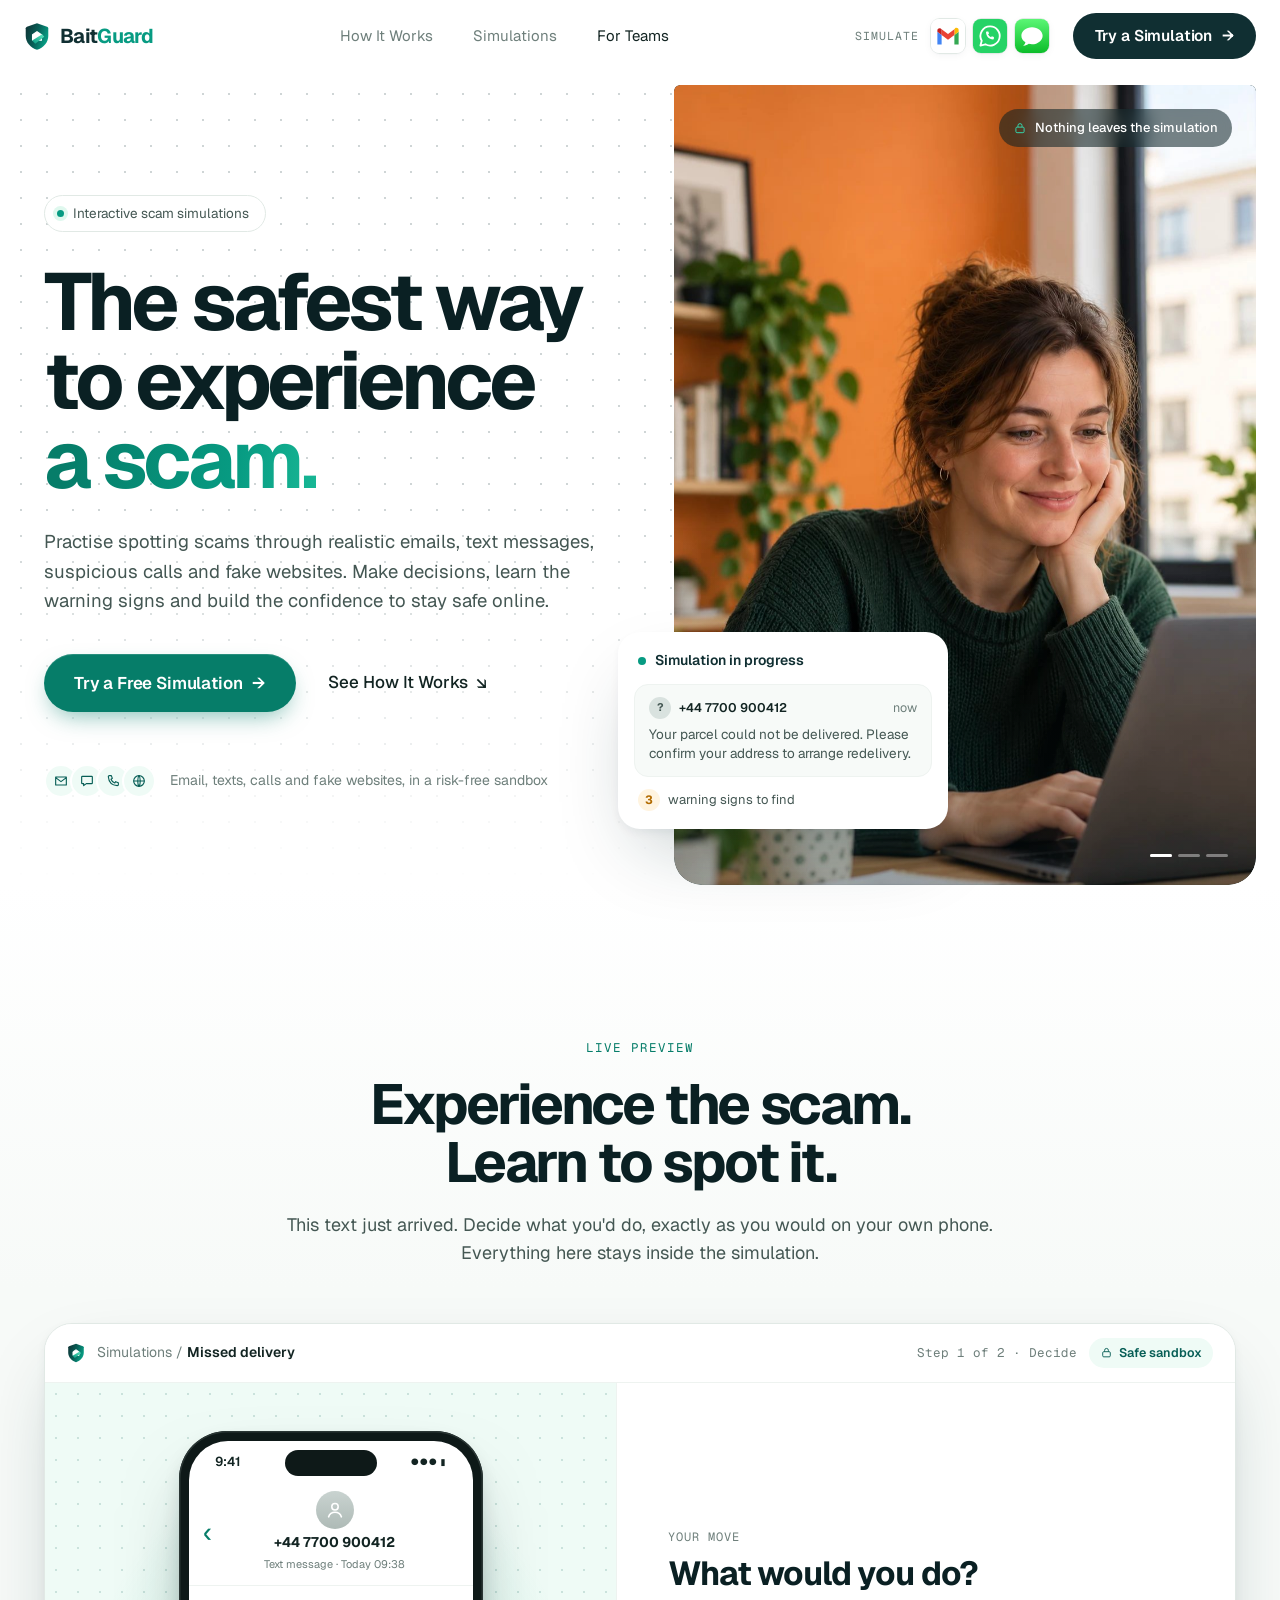
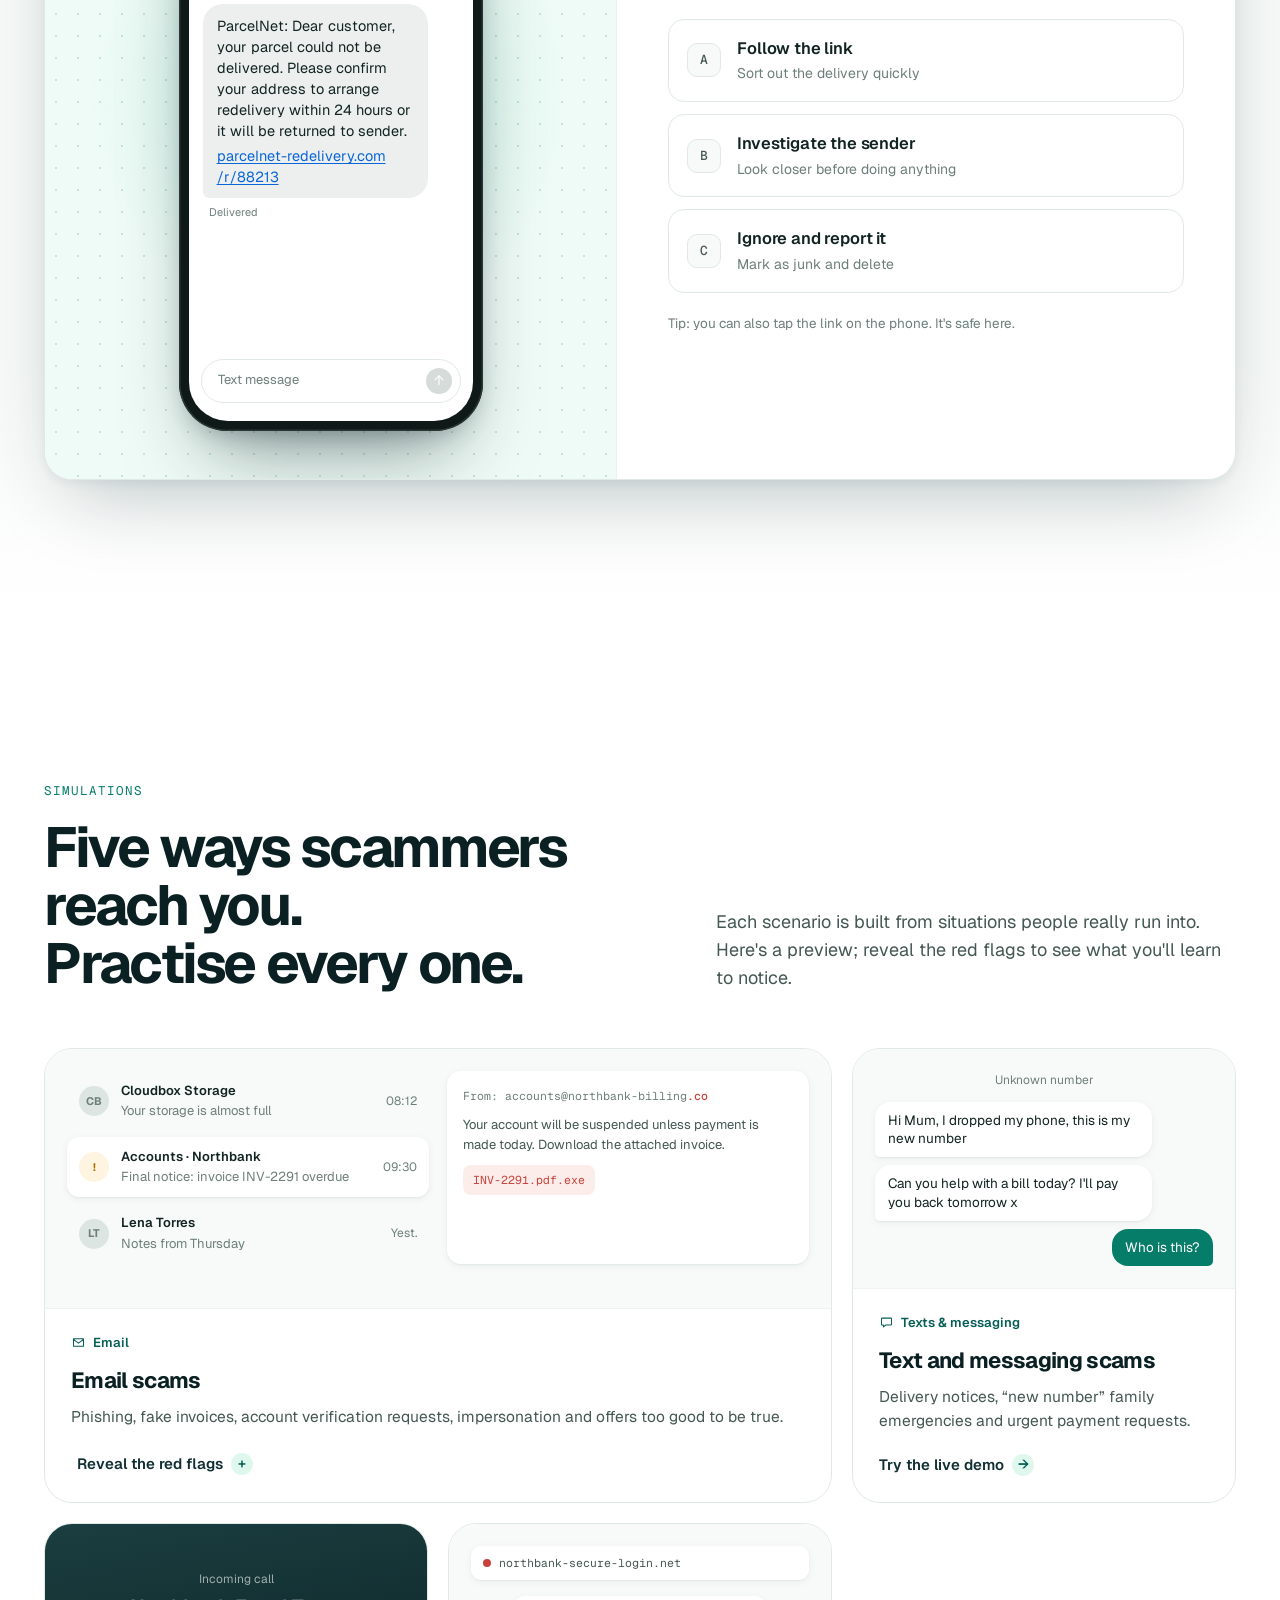
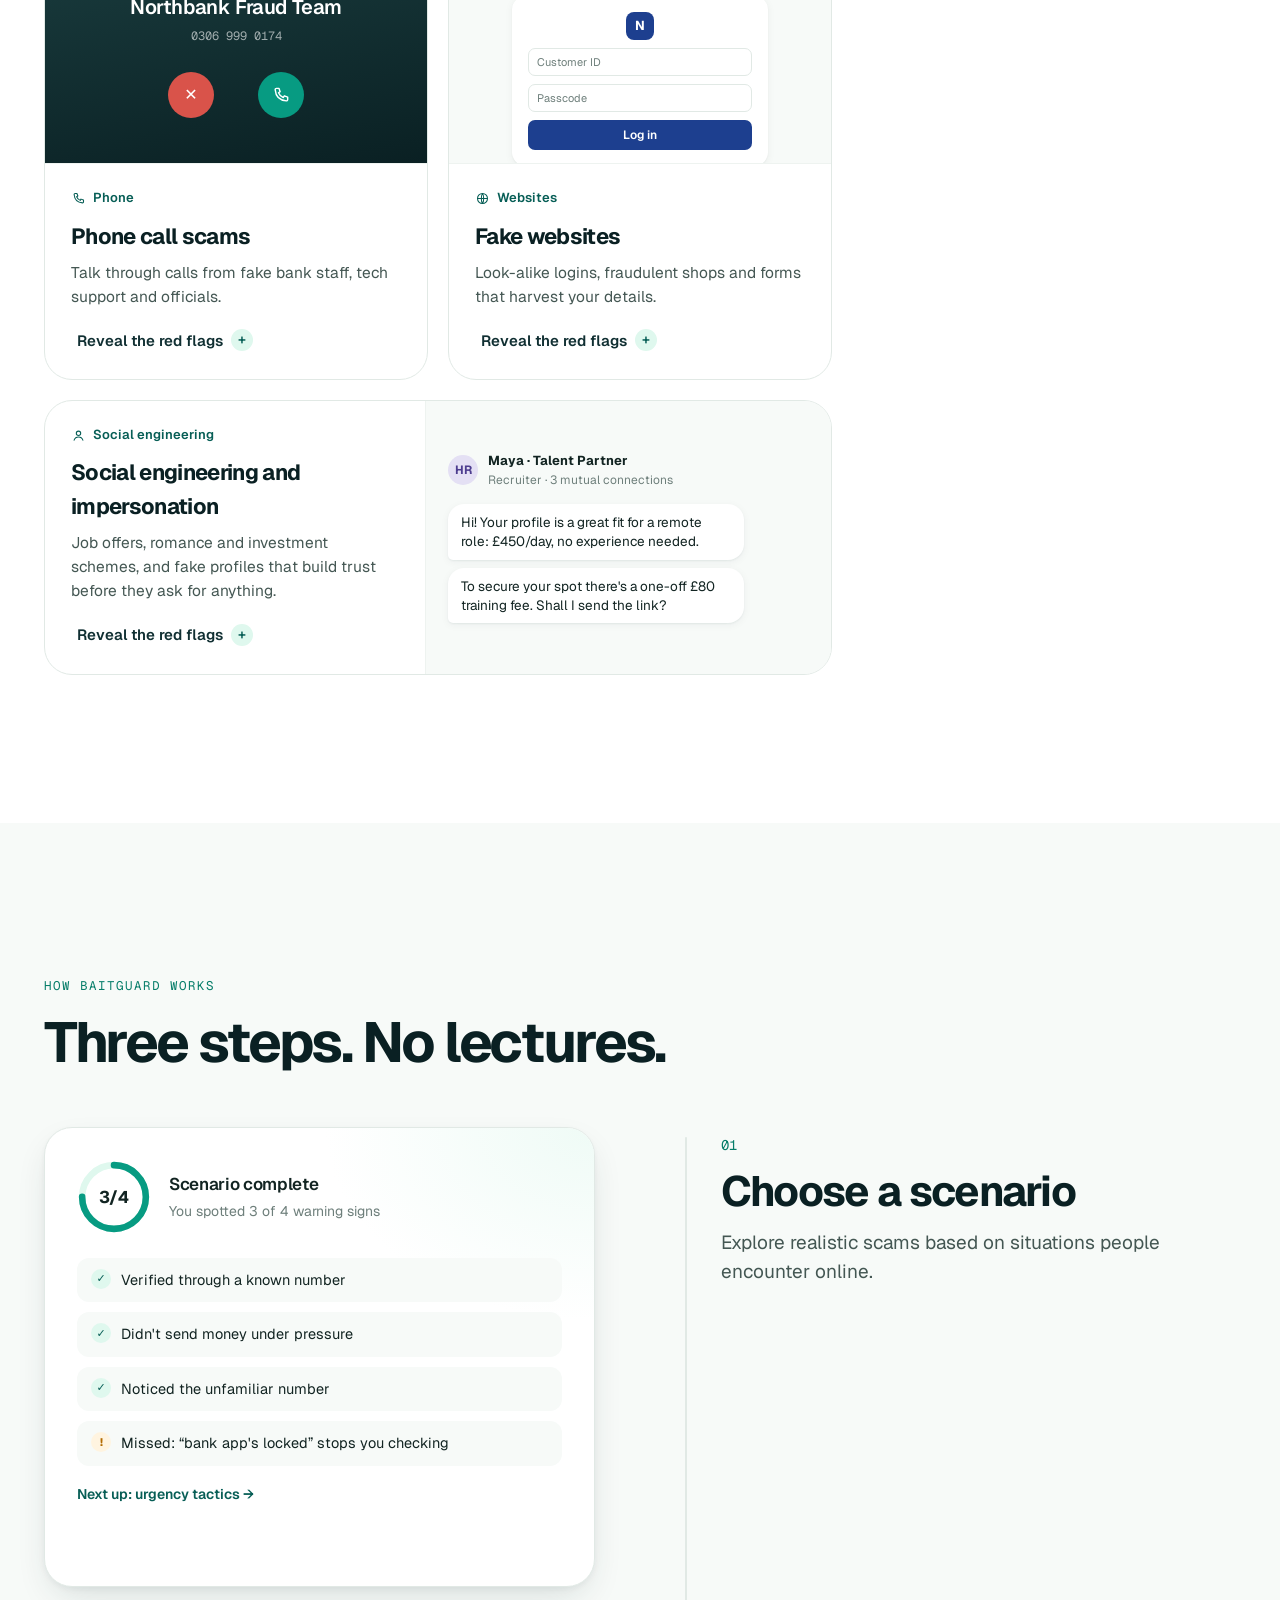
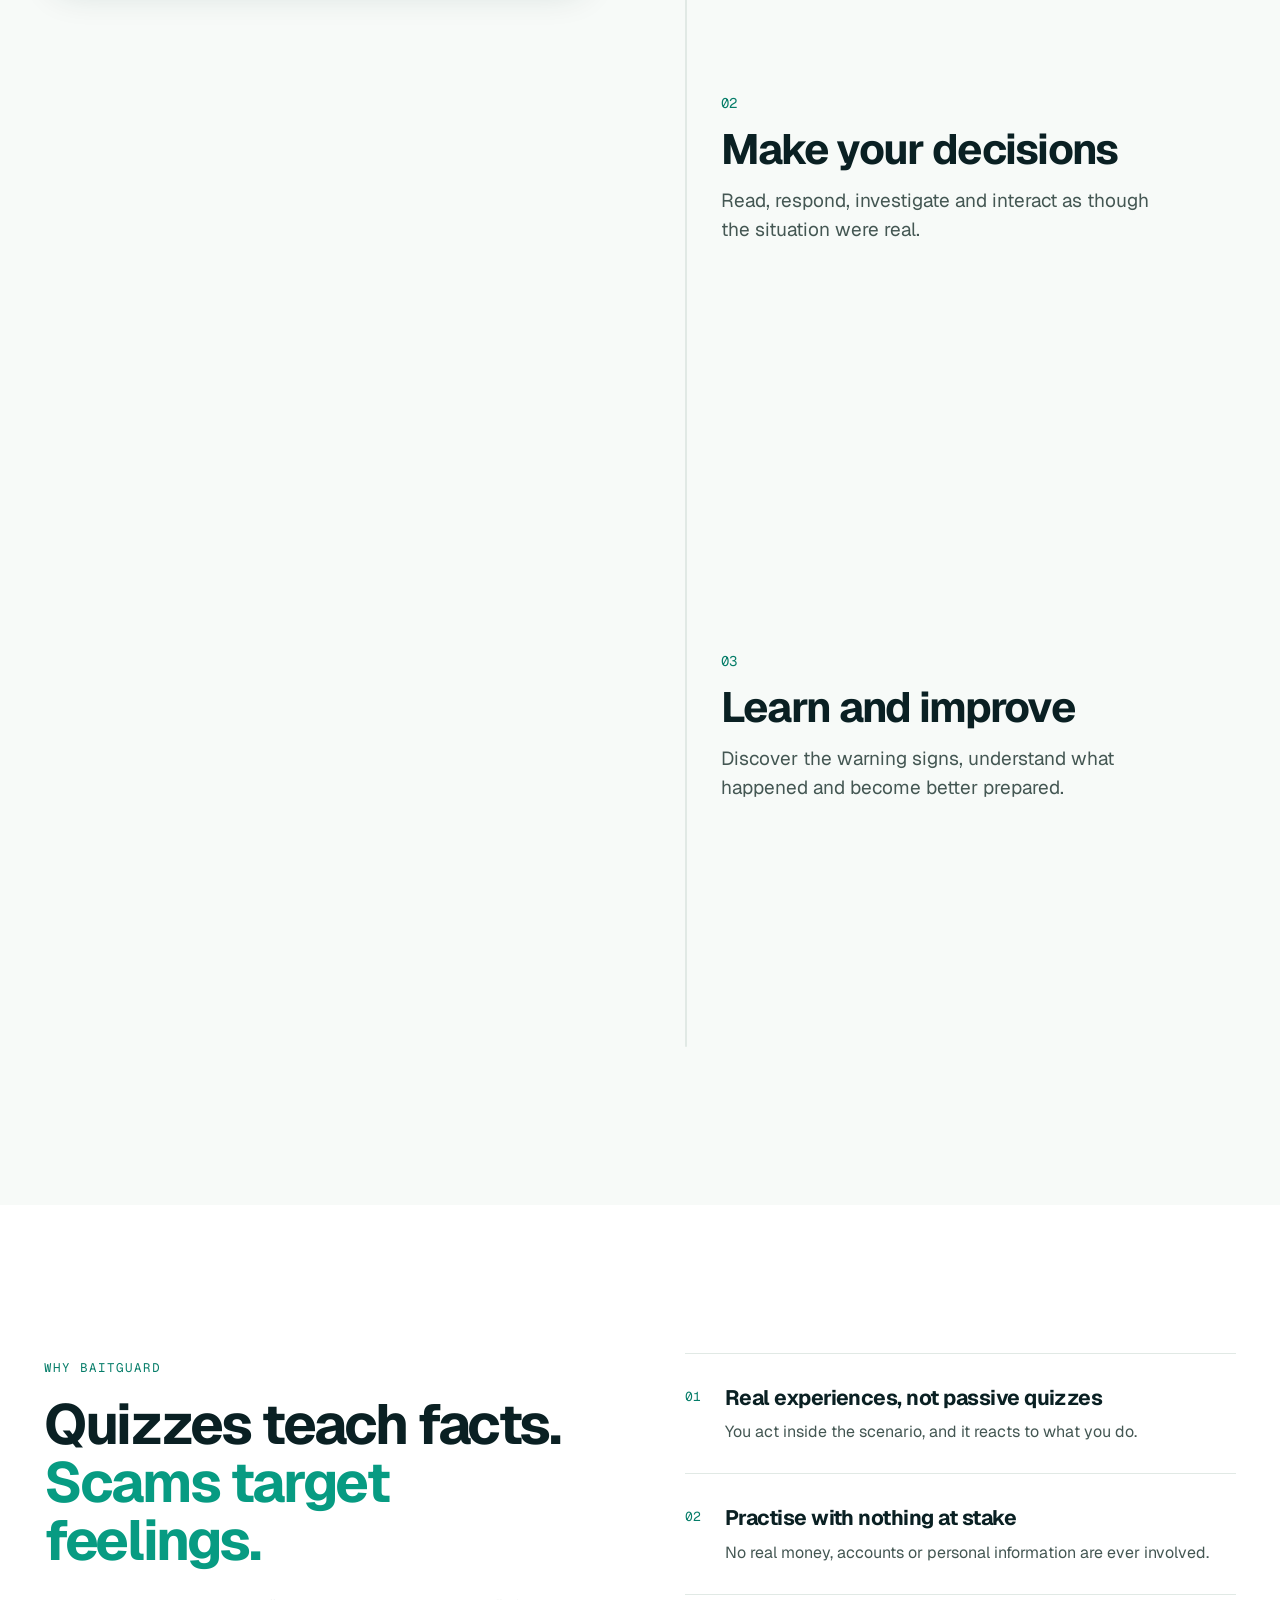
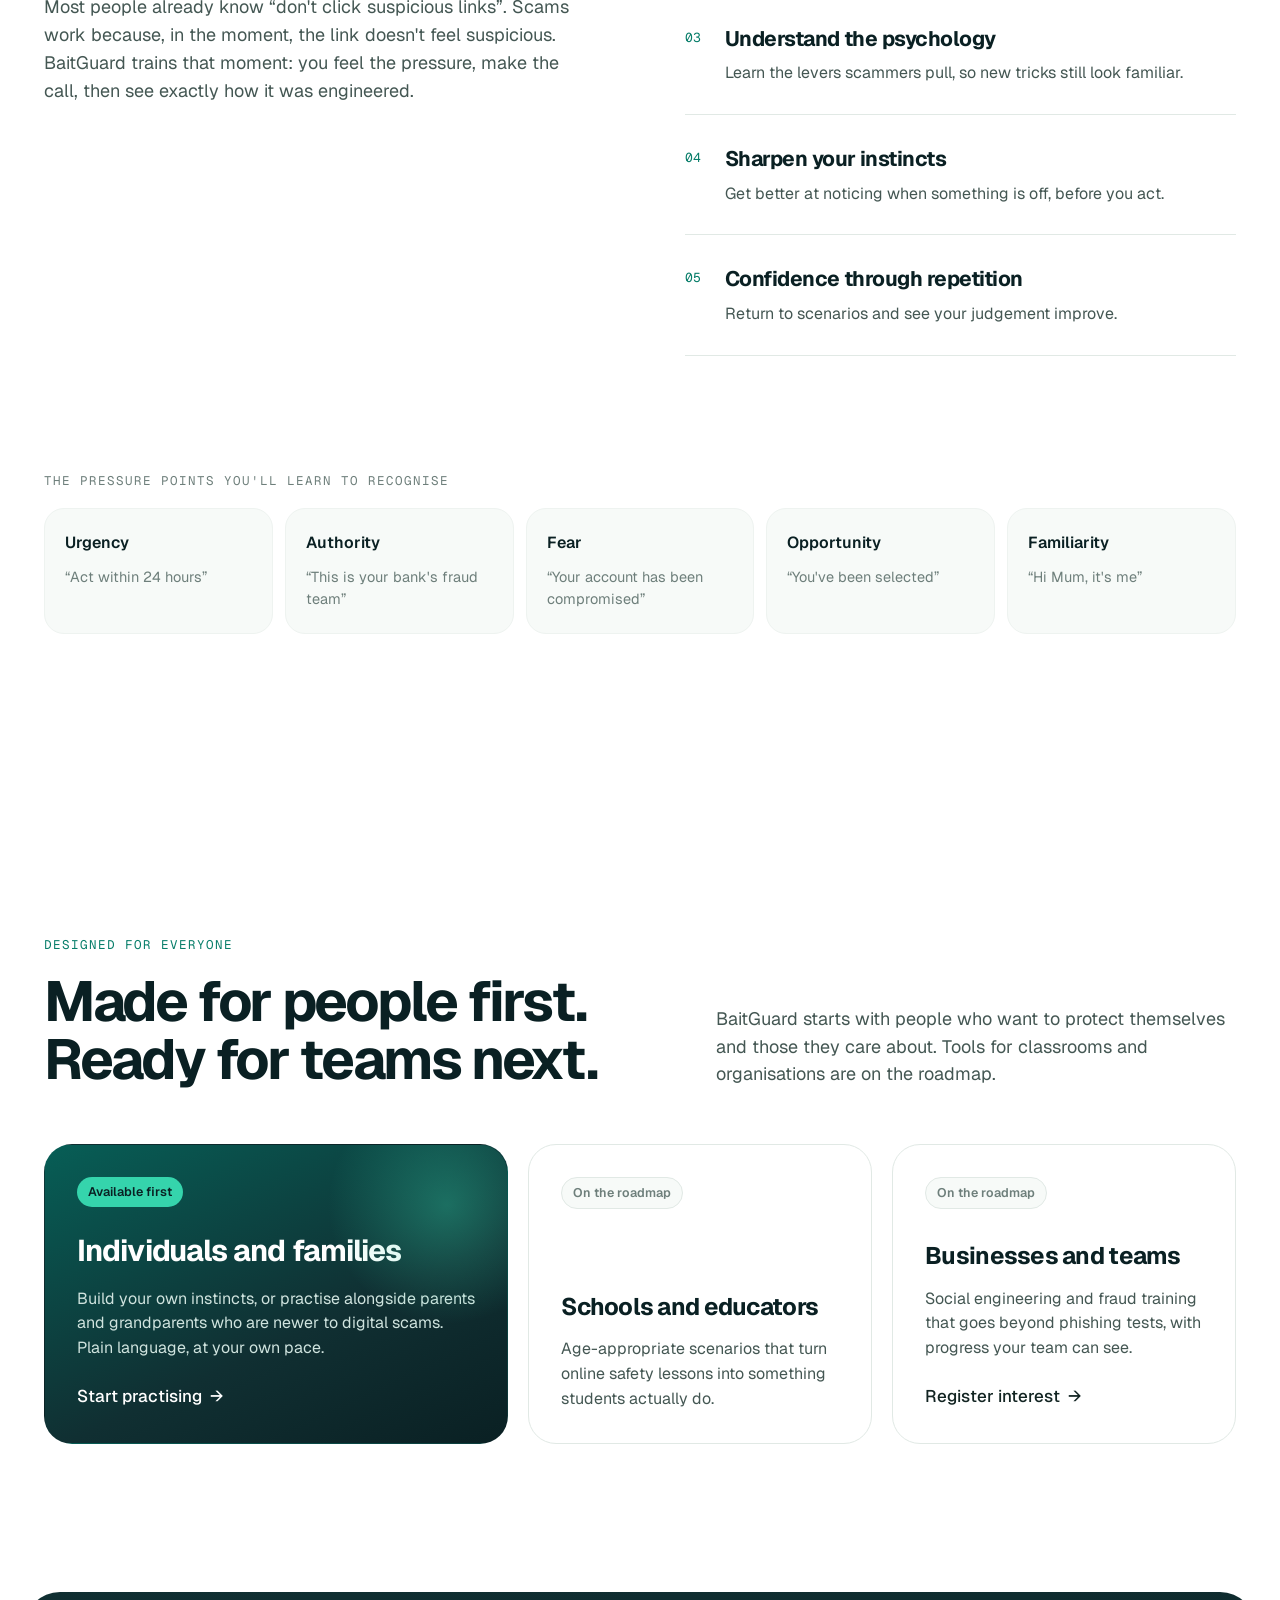
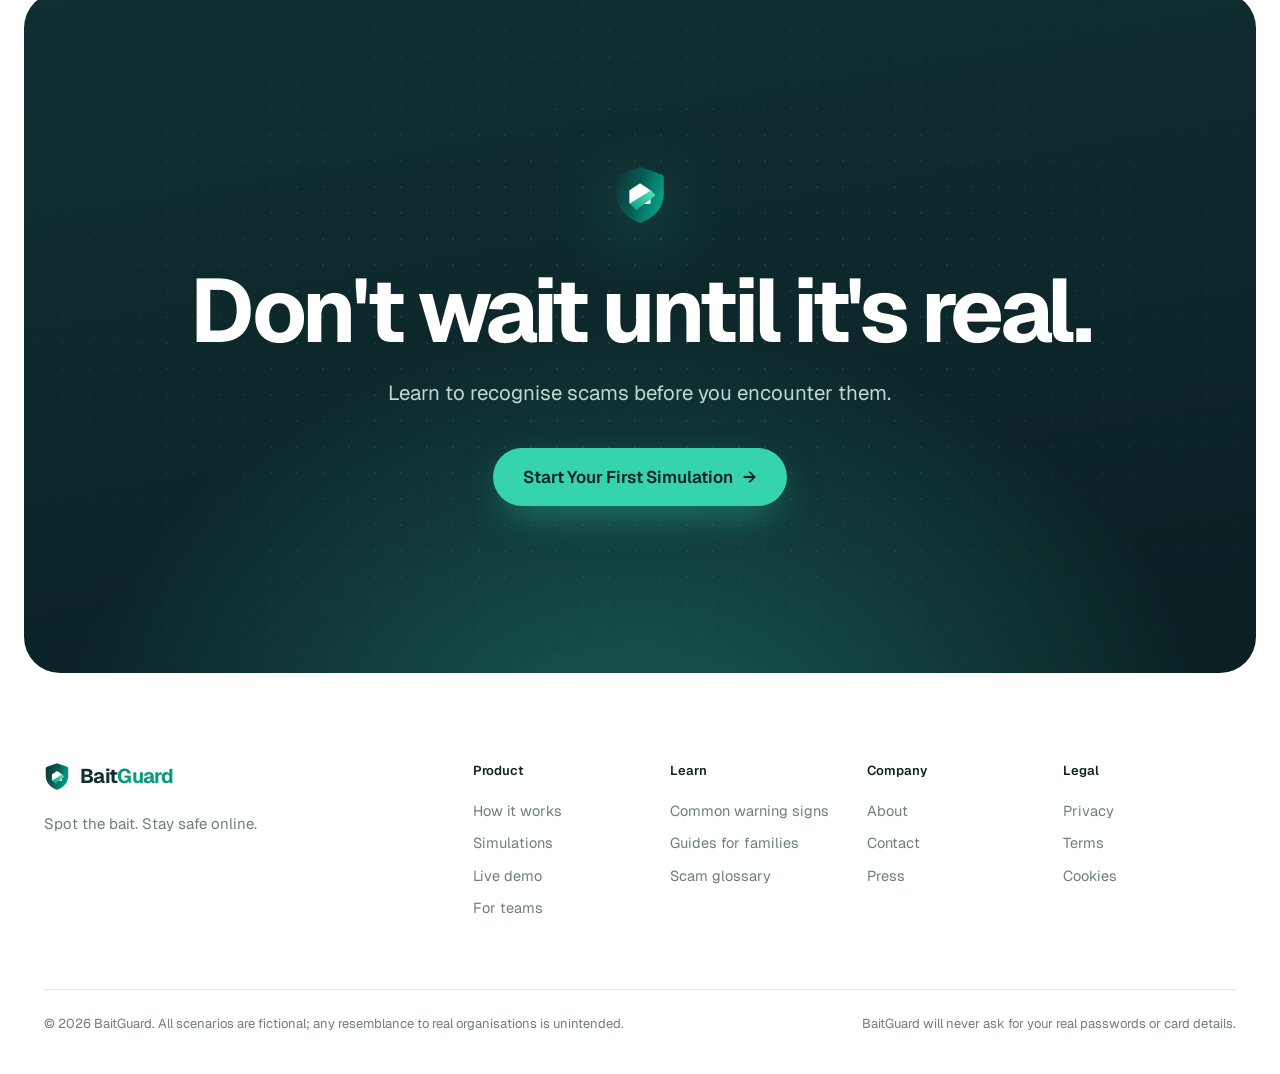
==== commit 4d2c0245: "Add Gmail/WhatsApp/iMessage-style scam simulator and nav icons - Top bar gets Gmail, WhatsApp and iM" ====
--- a/index.html
+++ b/index.html
@@ -37,6 +37,24 @@
     <symbol id="i-phone" viewBox="0 0 24 24"><path d="M6.5 4h3l1.5 4-2 1.3a10 10 0 0 0 5.7 5.7L16 13l4 1.5v3a1.5 1.5 0 0 1-1.6 1.5C10.6 18.4 5.6 13.4 5 5.6A1.5 1.5 0 0 1 6.5 4Z" fill="none" stroke="currentColor" stroke-width="1.7" stroke-linejoin="round"/></symbol>
     <symbol id="i-globe" viewBox="0 0 24 24"><circle cx="12" cy="12" r="8" fill="none" stroke="currentColor" stroke-width="1.7"/><path d="M4 12h16M12 4c2.5 2.6 2.5 13.4 0 16M12 4c-2.5 2.6-2.5 13.4 0 16" fill="none" stroke="currentColor" stroke-width="1.7"/></symbol>
     <symbol id="i-user" viewBox="0 0 24 24"><circle cx="12" cy="8.5" r="3.5" fill="none" stroke="currentColor" stroke-width="1.7"/><path d="M5 19.5c1.2-3.5 4-5 7-5s5.8 1.5 7 5" fill="none" stroke="currentColor" stroke-width="1.7" stroke-linecap="round"/></symbol>
+    <symbol id="app-mail" viewBox="0 0 48 48">
+      <rect width="48" height="48" rx="11" fill="#fff"/>
+      <path d="M9 36h6V22.5L9 18v15.5a2.5 2.5 0 0 0 0 .2Z" fill="#4285F4"/>
+      <path d="M33 36h6V18l-6 4.5Z" fill="#34A853"/>
+      <path d="M33 14.5v8l6-4.5v-2.6c0-2.6-3-4-5-2.5Z" fill="#FBBC04"/>
+      <path d="M15 22.5v-8l9 6.8 9-6.8v8l-9 6.8Z" fill="#EA4335"/>
+      <path d="M9 15.4V18l6 4.5v-8l-1-.7c-2-1.5-5-.1-5 2.6Z" fill="#C5221F"/>
+    </symbol>
+    <symbol id="app-chat" viewBox="0 0 48 48">
+      <rect width="48" height="48" rx="11" fill="#25D366"/>
+      <path d="M24 10.5a13.5 13.5 0 0 0-11.7 20.2L10.5 37.5l7-1.8A13.5 13.5 0 1 0 24 10.5Z" fill="none" stroke="#fff" stroke-width="2.6" stroke-linejoin="round"/>
+      <path d="M19.4 17.6h2.2l1.1 3-1.5 1a7.5 7.5 0 0 0 4.3 4.3l1-1.5 3 1.1v2.2a1.1 1.1 0 0 1-1.2 1.1c-5.7-.5-9.4-4.2-9.9-9.9a1.1 1.1 0 0 1 1-1.3Z" fill="#fff"/>
+    </symbol>
+    <symbol id="app-msg" viewBox="0 0 48 48">
+      <defs><linearGradient id="app-msg-g" x1="0" y1="0" x2="0" y2="1"><stop offset="0" stop-color="#5BF675"/><stop offset="1" stop-color="#0CBD2A"/></linearGradient></defs>
+      <rect width="48" height="48" rx="11" fill="url(#app-msg-g)"/>
+      <path d="M24 11.5c-8.3 0-15 5.4-15 12 0 3.8 2.2 7.2 5.7 9.4-.4 1.9-1.5 3.6-3.2 4.8 3 .2 5.8-.8 7.9-2.6 1.5.3 3 .5 4.6.5 8.3 0 15-5.4 15-12.1s-6.7-12-15-12Z" fill="#fff"/>
+    </symbol>
     <symbol id="i-lock" viewBox="0 0 24 24"><rect x="5" y="10.5" width="14" height="9.5" rx="2" fill="none" stroke="currentColor" stroke-width="1.7"/><path d="M8.5 10.5V8a3.5 3.5 0 0 1 7 0v2.5" fill="none" stroke="currentColor" stroke-width="1.7"/></symbol>
   </defs>
 </svg>
@@ -53,8 +71,13 @@
       <a href="#how">How It Works</a>
       <a href="#simulations">Simulations</a>
       <a href="#teams">For Teams</a>
-      <a href="#about">About</a>
     </nav>
+    <div class="nav-sims" aria-label="Try a simulation">
+      <span class="nav-sims-label">Simulate</span>
+      <a class="app-icon" href="simulator.html#mail" title="Email simulation (Gmail-style inbox)"><svg aria-hidden="true"><use href="#app-mail"/></svg><span class="sr-only">Email simulation</span></a>
+      <a class="app-icon" href="simulator.html#chat" title="WhatsApp-style chat simulation"><svg aria-hidden="true"><use href="#app-chat"/></svg><span class="sr-only">WhatsApp-style chat simulation</span></a>
+      <a class="app-icon" href="simulator.html#sms" title="iMessage-style text simulation"><svg aria-hidden="true"><use href="#app-msg"/></svg><span class="sr-only">iMessage-style text simulation</span></a>
+    </div>
     <div class="nav-actions">
       <button class="nav-signin" type="button" data-signin>Sign In</button>
       <a class="btn btn-dark" href="#demo">Try a Simulation <span class="arrow" aria-hidden="true">→</span></a>
@@ -67,7 +90,6 @@
     <a href="#how">How It Works</a>
     <a href="#simulations">Simulations</a>
     <a href="#teams">For Teams</a>
-    <a href="#about">About</a>
     <button type="button" data-signin>Sign In</button>
     <a class="btn btn-primary" href="#demo">Try a Simulation →</a>
   </div>
--- a/styles.css
+++ b/styles.css
@@ -113,10 +113,15 @@
 .brand-mark { width: 26px; height: 29px; }
 .brand-word { font-weight: 700; font-size: 20px; letter-spacing: -.035em; color: var(--forest); }
 .brand-word span { color: var(--emerald); }
-.nav-links { display: flex; gap: 40px; position: absolute; left: 50%; transform: translateX(-50%); }
+.nav-links { display: flex; justify-content: center; gap: 40px; flex: 1; min-width: 0; }
 .nav-links a { font-size: 15px; color: var(--ink-3); transition: color .2s; }
 .nav-links a:hover, .nav-links a.is-current { color: var(--ink); }
 .nav-actions { display: flex; align-items: center; gap: 22px; }
+.nav-sims { display: flex; align-items: center; gap: 8px; }
+.nav-sims-label { font-family: var(--mono); font-size: 11.5px; letter-spacing: .08em; text-transform: uppercase; color: var(--ink-3); margin-right: 4px; }
+.app-icon { display: block; width: 34px; height: 34px; border-radius: 9px; box-shadow: 0 0 0 1px var(--line), var(--shadow-sm); transition: transform .25s var(--ease), box-shadow .25s var(--ease); }
+.app-icon svg { width: 100%; height: 100%; }
+.app-icon:hover { transform: translateY(-2px); box-shadow: 0 0 0 1px var(--line), var(--shadow-md); }
 .nav-signin { background: none; border: 0; font-size: 15px; color: var(--ink-2); padding: 6px 2px; }
 .nav-signin:hover { color: var(--ink); }
 .nav-toggle { display: none; width: 44px; height: 44px; border: 1px solid var(--line); border-radius: 12px; background: #fff; position: relative; }
@@ -683,6 +688,13 @@
 /* ==========================================================================
    Responsive
    ========================================================================== */
+@media (max-width: 1280px) {
+  .nav-signin { display: none; }
+}
+@media (max-width: 1180px) {
+  .nav-actions .btn { display: none; }
+  .nav-sims-label { display: none; }
+}
 @media (max-width: 1100px) {
   .nav-links { gap: 28px; }
   .float-card { left: -32px; width: 300px; }
@@ -692,6 +704,10 @@
 @media (max-width: 960px) {
   .nav-links, .nav-actions { display: none; }
   .nav-toggle { display: block; }
+  .nav { gap: 12px; }
+  .nav-sims { margin-left: auto; }
+  .nav-sims { gap: 6px; }
+  .app-icon { width: 32px; height: 32px; }
 
   .hero { grid-template-columns: 1fr; gap: 0; padding: 0 16px; }
   .hero::before { inset: 0 0 40% 0; }
